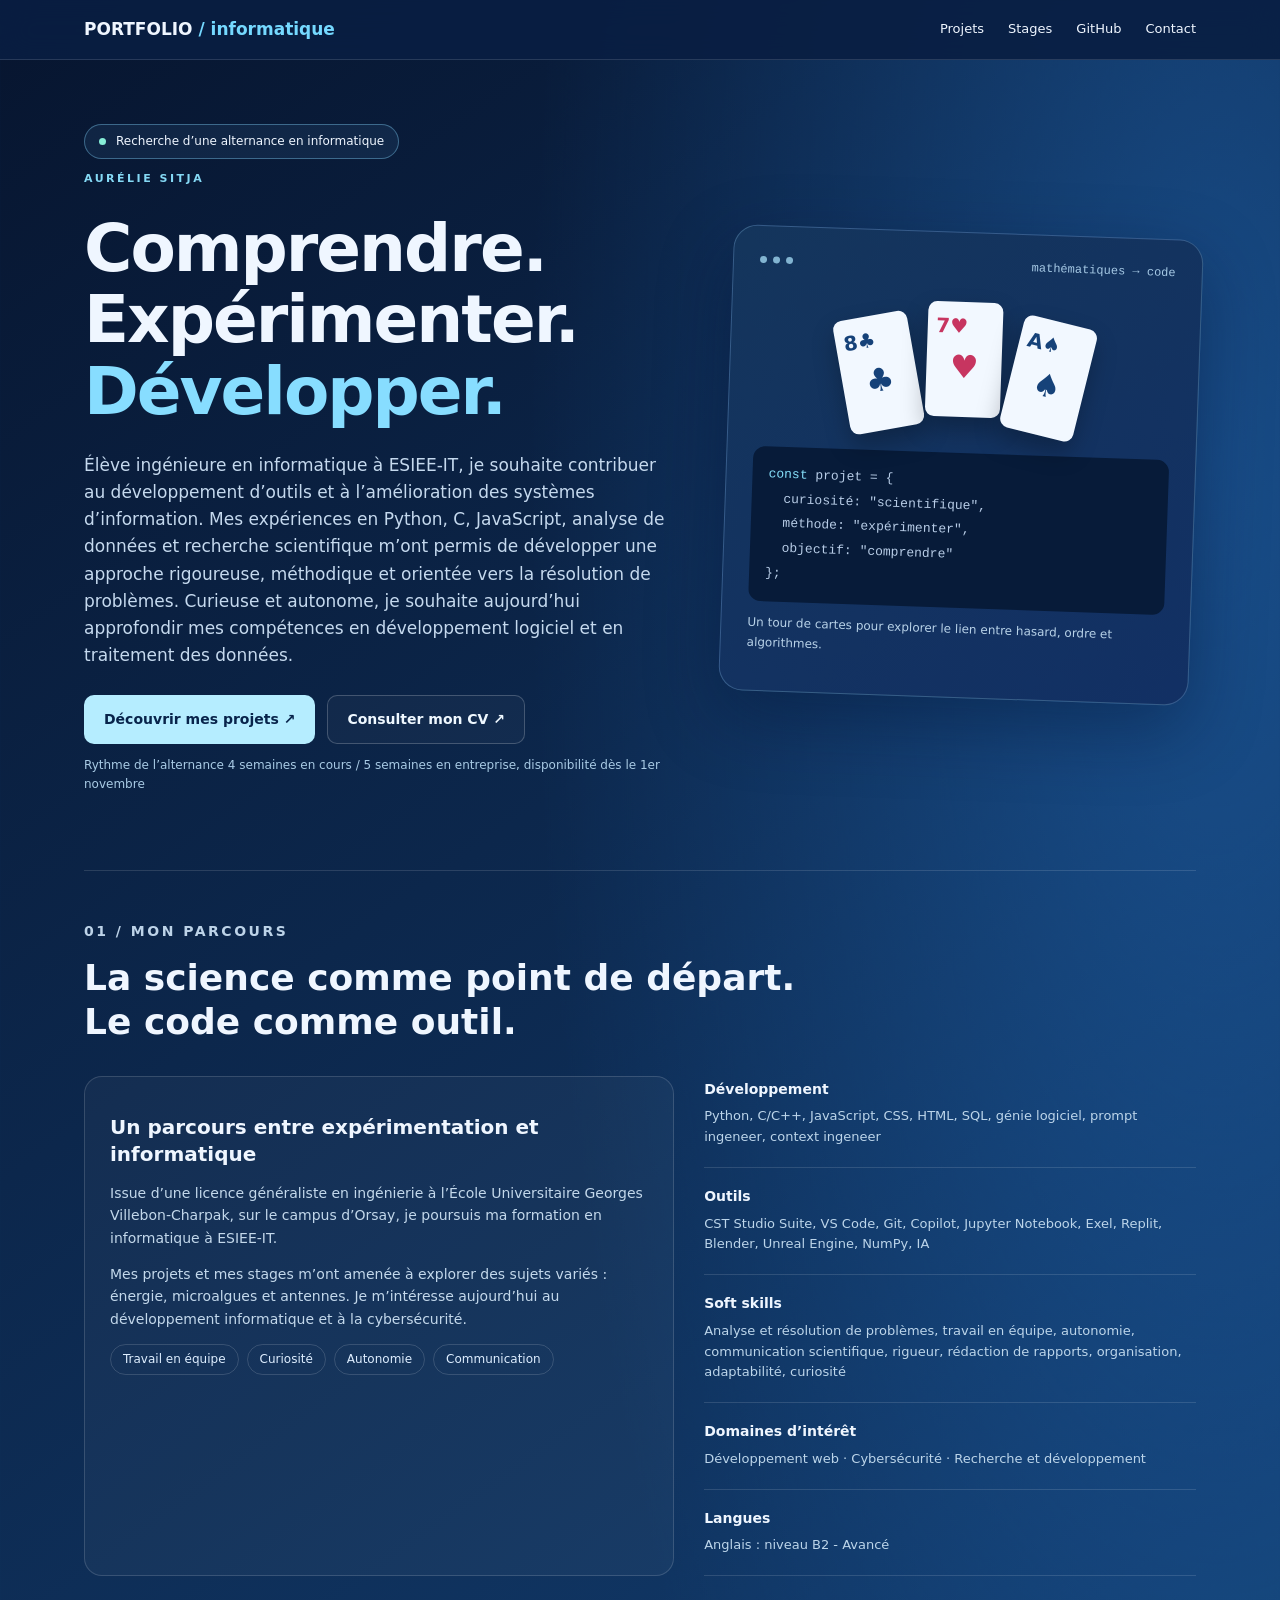
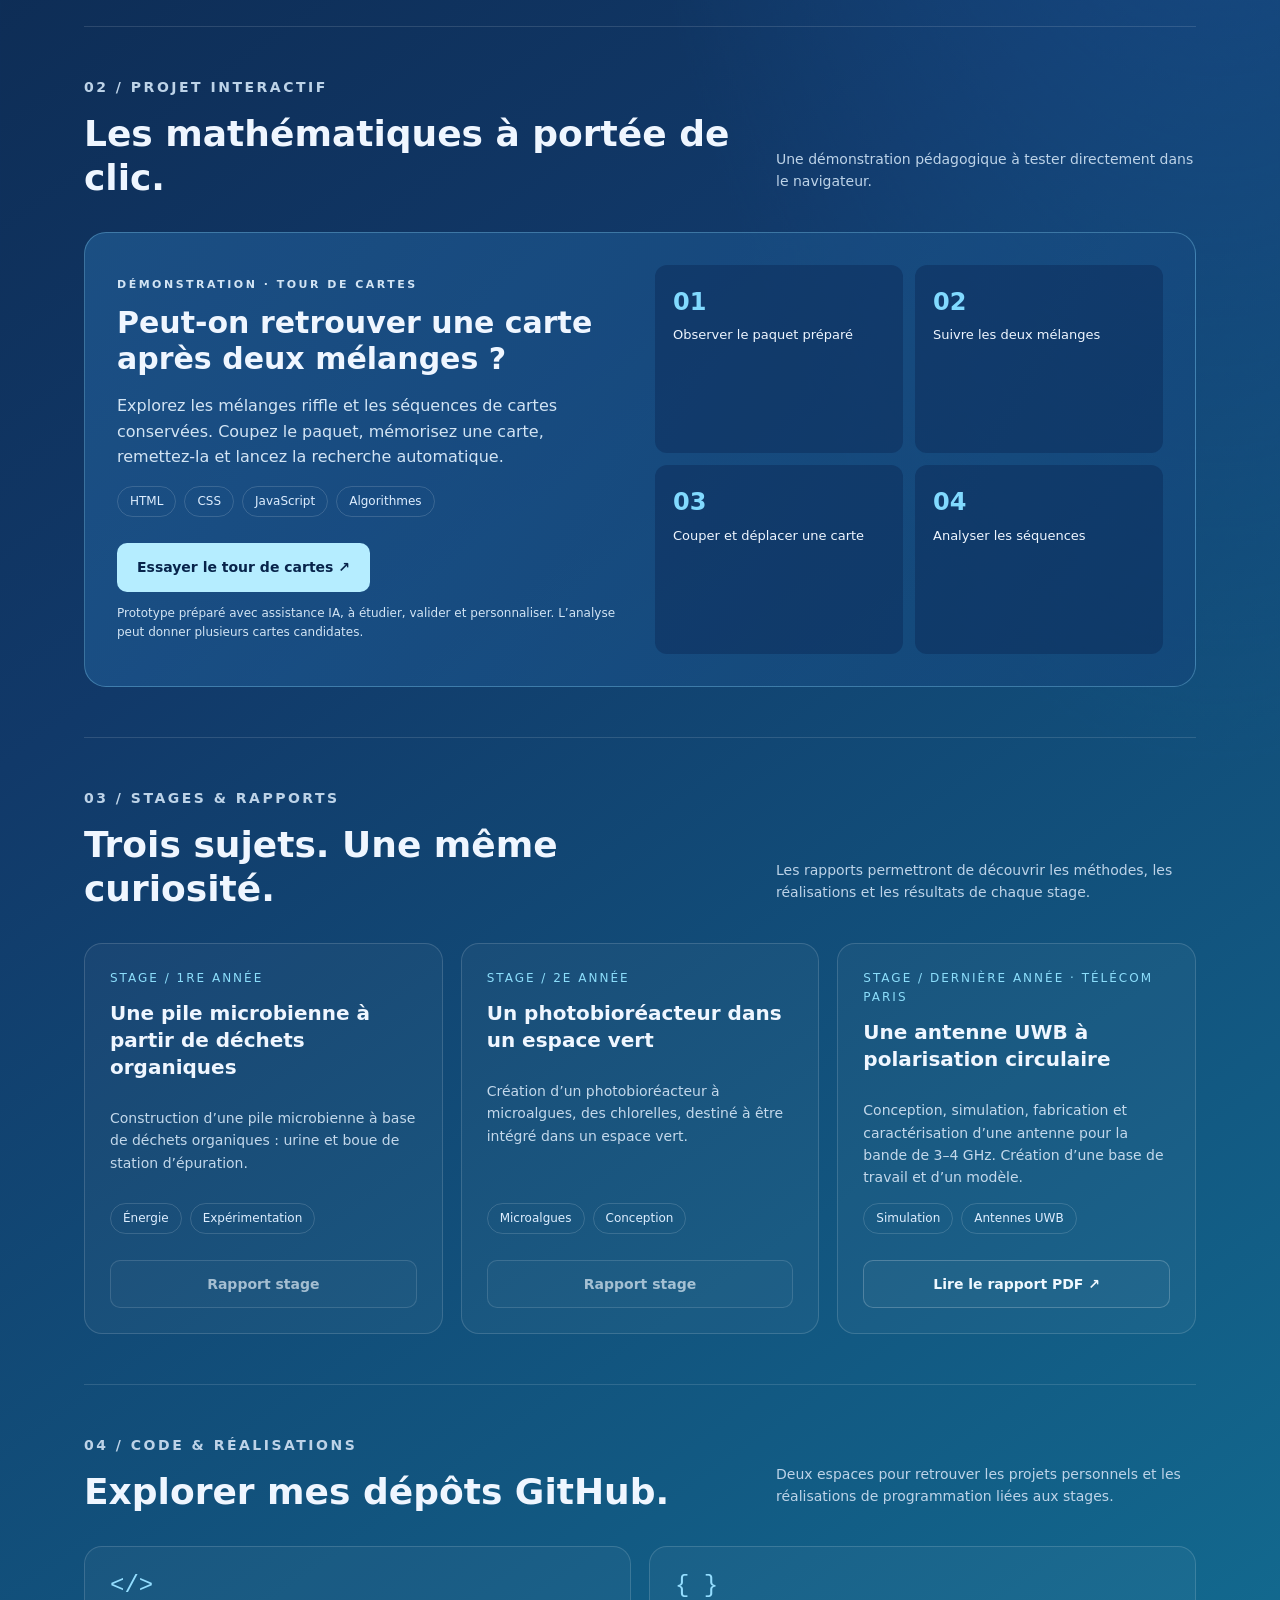
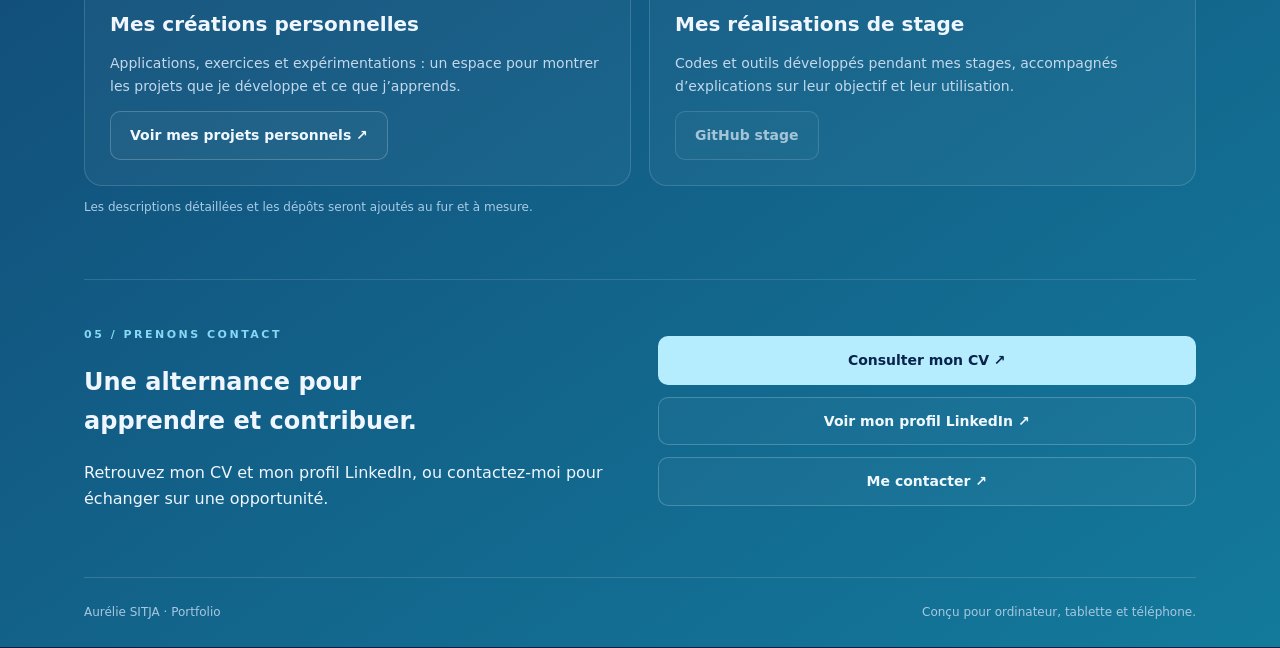
==== index.html @ ec9b3770 "Add files via upload Fichier index du serveur" ====
<!doctype html>
<html lang="fr"><head><meta charset="utf-8"><meta name="viewport" content="width=device-width,initial-scale=1"><title>Portfolio · Informatique & projets scientifiques</title><style>
:root{font-family:Inter,system-ui,sans-serif;color:#eff6ff;background:#081c43;scroll-behavior:smooth}*{box-sizing:border-box}body{margin:0;background:radial-gradient(ellipse at 95% 12%,#2574c777,transparent 40%),linear-gradient(145deg,#07152f,#113969 50%,#137a9c);line-height:1.6}a{color:inherit;text-decoration:none}button{font:inherit;cursor:pointer}nav{position:sticky;top:0;z-index:3;background:#091e42e8;backdrop-filter:blur(15px);border-bottom:1px solid #ffffff20}.nav{max-width:1160px;margin:auto;display:flex;justify-content:space-between;gap:20px;align-items:center;padding:16px 24px}.brand{font-weight:750;font-size:17px}.brand span{color:#75d9ff}.navlinks{display:flex;gap:24px;font-size:13px}.navlinks a:hover{color:#8adfff}main{max-width:1160px;margin:auto;padding:0 24px}section{scroll-margin-top:85px}.hero{display:grid;grid-template-columns:1.25fr 1fr;gap:55px;align-items:center;min-height:620px;padding:64px 0}.eyebrow{color:#85d9f5;text-transform:uppercase;letter-spacing:2.5px;font-size:11px;font-weight:750}.badge{display:inline-flex;gap:10px;align-items:center;font-size:12px;border:1px solid #86d7ff60;border-radius:30px;padding:7px 14px;background:#67b5ef16}.dot{width:7px;height:7px;background:#86edd6;border-radius:50%}h1{font-size:clamp(38px,5.5vw,66px);letter-spacing:-2px;line-height:1.08;margin:25px 0}h1 span{color:#87ddff}.intro{color:#c5d9ee;font-size:17px;max-width:590px}.actions{display:flex;gap:12px;flex-wrap:wrap;margin-top:26px}.btn{display:inline-flex;align-items:center;justify-content:center;padding:12px 19px;border-radius:10px;background:#b5edff;color:#08244b;font-weight:700;border:1px solid transparent;font-size:14px}.btn.secondary{background:#ffffff08;border-color:#ffffff35;color:#eff8ff}.btn:hover{filter:brightness(1.12)}.disabled{opacity:.65;cursor:default}.hero-art{position:relative;background:linear-gradient(145deg,#14355c,#123064);border:1px solid #a0d8ff40;border-radius:24px;padding:26px;box-shadow:0 25px 70px #00103060;transform:rotate(2deg)}.window{display:flex;gap:6px;align-items:center;font:12px monospace;color:#a6c9e5;margin-bottom:25px}.window i{height:7px;width:7px;background:#82b4d1;border-radius:50%}.window span{margin-left:auto}.artcards{display:flex;justify-content:center;gap:10px;padding:20px 0}.playing{background:#f2f8ff;width:75px;height:115px;border-radius:9px;color:#164279;padding:8px;font-size:20px;font-weight:700;box-shadow:0 12px 25px #0004;transform:rotate(-12deg)}.playing:nth-child(2){transform:translateY(-16px);color:#c73560}.playing:nth-child(3){transform:rotate(12deg)}.playing b{display:block;text-align:center;font-size:32px}.code{font:13px/1.9 monospace;background:#071b39;padding:16px;border-radius:12px;color:#b8cde7}.code em{color:#86e0fb;font-style:normal}.art-caption{color:#b8d2e8;font-size:12px}.section-head{display:flex;justify-content:space-between;gap:25px;align-items:end;margin-bottom:25px}.section-head h2{font-size:clamp(26px,3.5vw,36px);line-height:1.2;margin:8px 0}.section-head p{max-width:420px;color:#bdd3e8;font-size:14px}.block{padding:35px 0 50px;border-top:1px solid #ffffff20}.about-grid{display:grid;grid-template-columns:1.2fr 1fr;gap:30px}.card{background:#ffffff09;border:1px solid #ffffff25;border-radius:18px;padding:25px}.card h3{margin:12px 0;font-size:20px;line-height:1.35}.card p{color:#c3d8eb;font-size:14px}.tags{display:flex;gap:8px;flex-wrap:wrap}.tags span{border:1px solid #ffffff25;border-radius:25px;padding:5px 12px;font-size:12px;color:#deeeff}.skills{display:grid;gap:15px}.skill{padding-bottom:14px;border-bottom:1px solid #ffffff20}.skill strong{font-size:14px}.skill p{margin:5px 0;color:#bcd5ea;font-size:13px}.featured{display:grid;grid-template-columns:1fr 1fr;gap:30px;background:linear-gradient(120deg,#23629c99,#14467a99);border:1px solid #93dfff50;border-radius:22px;padding:32px}.featured h3{font-size:30px;line-height:1.2;margin:12px 0}.featured p{color:#d2e4f4}.steps{display:grid;grid-template-columns:1fr 1fr;gap:12px}.step{background:#061d4555;border-radius:12px;padding:18px}.step b{display:block;color:#81daff;font-size:24px}.step span{font-size:13px}.grid3{display:grid;grid-template-columns:repeat(3,1fr);gap:18px}.num{font-size:12px;letter-spacing:2px;color:#8cdefb}.report{display:flex;flex-direction:column}.report .btn{margin-top:auto}.report p{flex:1}.linkcards{display:grid;grid-template-columns:1fr 1fr;gap:18px}.icon{font:24px monospace;color:#94deff}.contact{display:grid;grid-template-columns:1fr 1fr;gap:35px;align-items:center}.contact-links{display:flex;flex-direction:column;gap:12px}.small{font-size:12px;color:#a9cbe5}footer{border-top:1px solid #ffffff25;padding:25px 0;display:flex;justify-content:space-between;gap:15px;color:#a7c8e0;font-size:12px}dialog{width:min(1180px,96vw);height:94vh;padding:0;border:1px solid #6db9f2;border-radius:16px;background:#0c211d;color:white}dialog::backdrop{background:#00122edb}.dialogbar{display:flex;align-items:center;justify-content:space-between;padding:10px 16px;background:#102b50}.dialogbar button{border:1px solid #7db6dc;border-radius:8px;background:#173d65;color:white;padding:8px 14px}iframe{width:100%;height:calc(100% - 64px);border:0}a:focus-visible,button:focus-visible{outline:3px solid #89e1ff;outline-offset:5px}.config-note{padding:12px 16px;background:#09204777;border-radius:10px;font-size:12px;color:#c4dff2}@media(max-width:780px){.hero,.about-grid,.featured,.contact{grid-template-columns:1fr}.hero{gap:35px;padding:40px 0;min-height:auto}.hero-art{transform:none}.grid3{grid-template-columns:1fr}.section-head{display:block}.linkcards{grid-template-columns:1fr}.navlinks{gap:12px;font-size:11px}.nav{padding:14px}.brand{font-size:13px}main{padding:0 18px}.featured{padding:22px}footer{flex-direction:column}.hero-art{max-width:450px;width:100%}}@media(prefers-reduced-motion:reduce){:root{scroll-behavior:auto}}
</style></head><body>
<nav><div class="nav"><a class="brand" href="#accueil">PORTFOLIO<span> / informatique</span></a><div class="navlinks"><a href="#projets">Projets</a><a href="#stages">Stages</a><a href="#code">GitHub</a><a href="#contact">Contact</a></div></div></nav>
<main><section class="hero" id="accueil"><div><span class="badge"><i class="dot"></i>Recherche d’une alternance en informatique</span><p class="eyebrow" id="identity">Aurélie SITJA</p>
<h1>Comprendre.<br>Expérimenter.<br><span>Développer.</span></h1>
<p class="intro">
    Élève ingénieure en informatique à ESIEE-IT, je souhaite contribuer au développement d’outils et à l’amélioration des systèmes d’information. Mes expériences en Python, C, JavaScript, analyse de données et recherche scientifique m’ont permis de développer une approche rigoureuse, méthodique et orientée vers la résolution de problèmes.
Curieuse et autonome, je souhaite aujourd’hui approfondir mes compétences en développement logiciel et en traitement des données.
    </p><div class="actions"><a class="btn" href="#projets">Découvrir mes projets ↗</a><a class="btn secondary" data-link="cv">Mon CV</a></div><p class="small">Rythme de l’alternance 4 semaines en cours / 5 semaines en entreprise, disponibilité dès le 1er novembre</p></div><div class="hero-art" aria-hidden="true"><div class="window"><i></i><i></i><i></i><span>mathématiques → code</span></div><div class="artcards"><div class="playing">8♣<b>♣</b></div><div class="playing">7♥<b>♥</b></div><div class="playing">A♠<b>♠</b></div></div><div class="code"><em>const</em> projet = {<br>&nbsp; curiosité: "scientifique",<br>&nbsp; méthode: "expérimenter",<br>&nbsp; objectif: "comprendre"<br>};</div><p class="art-caption">Un tour de cartes pour explorer le lien entre hasard, ordre et algorithmes.</p></div></section>
<section class="block" id="profil"><div class="section-head"><div><p class="eyebrow">01 / Mon parcours</p><h2>La science comme point de départ.<br>Le code comme outil.</h2></div></div><div class="about-grid"><div class="card"><h3>Un parcours entre expérimentation et informatique</h3><p>Issue d’une licence généraliste en ingénierie à l’École Universitaire Georges Villebon-Charpak, sur le campus d’Orsay, je poursuis ma formation en informatique à ESIEE-IT.</p><p>Mes projets et mes stages m’ont amenée à explorer des sujets variés : énergie, microalgues et antennes. Je m’intéresse aujourd’hui au développement informatique et à la cybersécurité.</p><div class="tags"><span>Travail en équipe</span><span>Curiosité</span><span>Autonomie</span><span>Communication</span></div></div><div class="skills"><div class="skill"><strong>Développement</strong><p> Python, C/C++, JavaScript, CSS, HTML, SQL, génie logiciel, prompt ingeneer, context ingeneer </p></div><div class="skill"><strong>Outils</strong><p>CST Studio Suite, VS Code, Git, Copilot, Jupyter Notebook, Exel, Replit, Blender, Unreal Engine, NumPy, IA</p></div>
<div class="skill"><strong>Soft skills</strong>
<p>Analyse et résolution de problèmes, travail en équipe, autonomie, communication scientifique, rigueur, rédaction de rapports, organisation, adaptabilité, curiosité</p></div>
<div class="skill"><strong>Domaines d’intérêt</strong><p>Développement web · Cybersécurité · Recherche et développement</p></div><div class="skill"><strong>Langues</strong><p>Anglais : niveau B2 - Avancé</p></div></div></div></section>
<section class="block" id="projets"><div class="section-head"><div><p class="eyebrow">02 / Projet interactif</p><h2>Les mathématiques à portée de clic.</h2></div><p>Une démonstration pédagogique à tester directement dans le navigateur.</p></div><div class="featured"><div><p class="eyebrow">DÉMONSTRATION · TOUR DE CARTES</p><h3>Peut-on retrouver une carte<br>après deux mélanges ?</h3><p>Explorez les mélanges riffle et les séquences de cartes conservées. Coupez le paquet, mémorisez une carte, remettez-la et lancez la recherche automatique.</p><div class="tags"><span>HTML</span><span>CSS</span><span>JavaScript</span><span>Algorithmes</span></div><div class="actions"><button class="btn" id="openTour">Essayer le tour de cartes ↗</button></div><p class="small">Prototype préparé avec assistance IA, à étudier, valider et personnaliser. L’analyse peut donner plusieurs cartes candidates.</p></div><div class="steps"><div class="step"><b>01</b><span>Observer le paquet préparé</span></div><div class="step"><b>02</b><span>Suivre les deux mélanges</span></div><div class="step"><b>03</b><span>Couper et déplacer une carte</span></div><div class="step"><b>04</b><span>Analyser les séquences</span></div></div></div></section>
<section class="block" id="stages"><div class="section-head"><div><p class="eyebrow">03 / Stages & rapports</p><h2>Trois sujets. Une même curiosité.</h2></div><p>Les rapports permettront de découvrir les méthodes, les réalisations et les résultats de chaque stage.</p></div><div class="grid3"><article class="card report"><span class="num">STAGE / 1RE ANNÉE</span><h3>Une pile microbienne à partir de déchets organiques</h3><p>Construction d’une pile microbienne à base de déchets organiques : urine et boue de station d’épuration.</p><div class="tags"><span>Énergie</span><span>Expérimentation</span></div><br><a class="btn secondary" data-link="rapport1">Rapport stage</a></article><article class="card report"><span class="num">STAGE / 2E ANNÉE</span><h3>Un photobioréacteur dans un espace vert</h3><p>Création d’un photobioréacteur à microalgues, des chlorelles, destiné à être intégré dans un espace vert.</p><div class="tags"><span>Microalgues</span><span>Conception</span></div><br><a class="btn secondary" data-link="rapport2">Rapport stage</a></article><article class="card report"><span class="num">STAGE / DERNIÈRE ANNÉE · TÉLÉCOM PARIS</span><h3>Une antenne UWB à polarisation circulaire</h3><p>Conception, simulation, fabrication et caractérisation d’une antenne pour la bande de 3–4 GHz. Création d’une base de travail et d’un modèle.</p><div class="tags"><span>Simulation</span><span>Antennes UWB</span></div><br><a class="btn secondary" data-link="rapport3">Rapport Stage</a></article></div></section>
<section class="block" id="code"><div class="section-head"><div><p class="eyebrow">04 / Code & réalisations</p><h2>Explorer mes dépôts GitHub.</h2></div><p>Deux espaces pour retrouver les projets personnels et les réalisations de programmation liées aux stages.</p></div><div class="linkcards"><article class="card"><div class="icon">&lt;/&gt;</div><h3>Mes créations personnelles</h3><p>Applications, exercices et expérimentations : un espace pour montrer les projets que je développe et ce que j’apprends.</p><a class="btn secondary" data-link="githubPerso">GitHub personnel</a></article><article class="card"><div class="icon">{ }</div><h3>Mes réalisations de stage</h3><p>Codes et outils développés pendant mes stages, accompagnés d’explications sur leur objectif et leur utilisation.</p><a class="btn secondary" data-link="githubStages">GitHub stage</a></article></div><p class="small">Les descriptions détaillées et les dépôts seront ajoutés au fur et à mesure.</p></section>
<section class="block contact" id="contact"><div><p class="eyebrow">05 / Prenons contact</p><h2>Une alternance pour<br>apprendre et contribuer.</h2><p>Retrouvez mon CV et mon profil LinkedIn, ou contactez-moi pour échanger sur une opportunité.</p></div><div class="contact-links"><a class="btn" data-link="cv">Consulter mon CV</a><a class="btn secondary" data-link="linkedin">Mon profil LinkedIn</a><a class="btn secondary" data-link="email">Me contacter</a></div></section>
<footer><span id="footerName">Portfolio · Informatique & projets scientifiques</span><span>Conçu pour ordinateur, tablette et téléphone.</span></footer></main>
<dialog id="tourDialog" aria-labelledby="tourTitle"><div class="dialogbar"><strong id="tourTitle">Le tour de cartes</strong><button id="closeTour">Fermer ✕</button></div><iframe id="tourFrame" title="Démonstration interactive du tour de cartes"></iframe></dialog>
<script>
const profil = {
 nom: "Aurélie SITJA", cv: "documents/cv.pdf", githubPerso: "https://github.com/asitja/Perso", githubStages: "",
 rapport1: "", rapport2: "", rapport3: "documents/rapport-stage-3.pdf", linkedin: "https://linkedin.com/in/aur%C3%A9lie-sitja-ba26543a7", email: "asitja@free.fr"
};
const labels={cv:"Consulter mon CV ↗",githubPerso:"Voir mes projets personnels ↗",githubStages:"Voir mes codes de stage ↗",rapport1:"Lire le rapport PDF ↗",rapport2:"Lire le rapport PDF ↗",rapport3:"Lire le rapport PDF ↗",linkedin:"Voir mon profil LinkedIn ↗",email:"Me contacter ↗"};
if(profil.nom){document.getElementById('identity').textContent=profil.nom;document.getElementById('footerName').textContent=profil.nom+' · Portfolio';}
document.querySelectorAll('[data-link]').forEach(a=>{const k=a.dataset.link;if(profil[k]){a.href=k==='email'?'mailto:'+profil[k]:profil[k];a.textContent=labels[k];if(k!=='email'){a.target='_blank';a.rel='noopener noreferrer';}}else{a.classList.add('disabled');a.setAttribute('aria-disabled','true');a.title='Lien à compléter dans la configuration de la page';}});
const tourHTML="<!doctype html>\n<html lang=\"fr\">\n<head>\n<meta charset=\"utf-8\"><meta name=\"viewport\" content=\"width=device-width,initial-scale=1\">\n<title>Le secret des cartes — démonstration<\/title>\n<style>\n:root{font-family:system-ui,sans-serif;color:#eaf3f0;background:#0c211d;font-synthesis:none}*{box-sizing:border-box}body{margin:0}main{max-width:1100px;margin:auto;padding:36px 24px}header{max-width:760px;margin-bottom:30px}.eyebrow{font-size:11px;letter-spacing:2px;color:#c9ac69;font-weight:750}h1{font-size:clamp(32px,5vw,54px);letter-spacing:-2px;margin:12px 0}h1 span{display:block;font-size:20px;font-weight:400;letter-spacing:0;margin-top:12px;color:#c5d5cf}p{line-height:1.65}nav{display:flex;gap:8px;flex-wrap:wrap;margin:20px 0}nav span{padding:9px 12px;border-radius:20px;background:#18352d;color:#b4cbc0;font-size:12px}nav .active{background:#e5c57f;color:#172b23}.panel{background:#143a30;border:1px solid #36564a;border-radius:22px;padding:24px;box-shadow:0 20px 70px #0003}.heading{display:flex;justify-content:space-between;align-items:center;gap:16px}h2{margin:8px 0;font-size:25px}button{font:inherit;cursor:pointer;border:0;border-radius:9px;padding:12px 18px;background:#e5c57f;color:#172b23;font-weight:650}button:disabled{opacity:.45;cursor:default}.secondary{background:#244a3e;color:#edf4ee;border:1px solid #5c7b6c}button:focus-visible,input:focus-visible{outline:3px solid #93d7ff;outline-offset:4px}#controls{display:flex;gap:12px;align-items:center;flex-wrap:wrap;margin:20px 0}input[type=range]{width:min(300px,65vw);accent-color:#e5c57f}.table-label{display:flex;flex-direction:column;gap:5px;margin:22px 0 15px}.table-label span{font-size:12px;color:#bcd1c6}.deck{display:grid;grid-template-columns:repeat(8,minmax(0,1fr));gap:12px}.card{height:125px;min-width:0;background:#faf9f2;color:#202b28;border-radius:9px;position:relative;box-shadow:0 5px 8px #0003;border:3px solid transparent;transition:transform .35s,opacity .35s;user-select:none}.card.red{color:#b62f42}.corner{position:absolute;top:6px;left:7px;font-size:17px;font-weight:700;line-height:1}.corner.bottom{top:auto;left:auto;right:7px;bottom:6px;transform:rotate(180deg)}.suit{position:absolute;inset:0;display:grid;place-items:center;font-size:43px}.rank{position:absolute;bottom:5px;left:5px;font-size:9px;color:#68756a}.card.top{border-color:#e5c57f}.card.marked{border-color:#35bcec;transform:translateY(-6px)}.strip{display:flex;gap:5px;flex-wrap:wrap;min-height:48px}.mini{background:#faf9f2;color:#203129;padding:9px 7px;border-radius:5px;font-weight:700;font-size:13px}.mini.red{color:#b62f42}.mini.enter{animation:arrive .35s ease-out}.halves{display:grid;grid-template-columns:1fr 1fr;gap:25px}h3{font-size:14px;color:#cfdfd6}#shuffle{padding:8px 0 20px;border-bottom:1px solid #4a685b}.slot{height:40px;padding:8px;border:1px dashed #cbb577;background:#284f40;color:#ffe5ac;font-size:12px;width:100%}.insert-cell{display:flex;flex-direction:column;gap:8px}.status{color:#ffe2a3;min-height:24px}.explain{background:#e9eee6;color:#233b30;padding:26px;border-radius:20px;margin-top:24px}.example{display:grid;gap:15px;background:#fff;padding:18px;border-radius:10px}.example small{display:block;color:#566d5d;margin-bottom:6px}code{font-size:clamp(12px,2.4vw,19px)}code b{color:#235bae}code em{color:#b63b74;font-weight:700;font-style:normal}.note{border-left:3px solid #a17c31;padding-left:16px;font-size:14px}footer{font-size:12px;color:#a9c1b3;margin:24px 0}#held{display:flex;align-items:center;gap:18px}#held .card{width:85px;flex-shrink:0}label{display:flex;gap:8px;align-items:center}.sequence{border-top-width:8px}@keyframes arrive{from{transform:translateY(-25px);opacity:0}to{transform:none;opacity:1}}@media(max-width:650px){main{padding:24px 12px}.panel{padding:16px}.deck{grid-template-columns:repeat(4,minmax(0,1fr));gap:9px}.card{height:105px}.halves{gap:12px}.heading{align-items:flex-start}.heading button{font-size:12px;padding:10px}h2{font-size:21px}}@media(prefers-reduced-motion:reduce){*{animation:none!important;transition:none!important}}\n\n<\/style>\n<\/head>\n<body>\n<main>\n<header><p class=\"eyebrow\">ATELIER INTERACTIF · 32 CARTES<\/p><h1>Le secret des cartes<span>Comprendre le tour, un geste à la fois.<\/span><\/h1><p>Deux mélanges qui semblent désordonner le jeu… mais conservent des traces de son ordre initial.<\/p><\/header>\n<nav id=\"steps\" aria-label=\"Étapes du tour\"><\/nav>\n<section class=\"panel\">\n<div class=\"heading\"><div><p class=\"eyebrow\" id=\"stage\"><\/p><h2 id=\"title\"><\/h2><\/div><button id=\"reset\" class=\"secondary\">Recommencer<\/button><\/div>\n<p id=\"instruction\" aria-live=\"polite\"><\/p>\n<div id=\"controls\"><\/div>\n<div id=\"shuffle\" hidden><div class=\"halves\"><div><h3>Moitié A<\/h3><div id=\"left\" class=\"strip\"><\/div><\/div><div><h3>Moitié B<\/h3><div id=\"right\" class=\"strip\"><\/div><\/div><\/div><h3>Paquet reconstruit, carte par carte<\/h3><div id=\"merged\" class=\"strip\"><\/div><\/div>\n<div id=\"held\"><\/div>\n<div class=\"table-label\"><strong id=\"deckLabel\">Le paquet<\/strong><span>Lecture de gauche à droite, puis ligne suivante. La première carte est le dessus.<\/span><\/div>\n<div id=\"deck\" class=\"deck\"><\/div>\n<p id=\"status\" class=\"status\" aria-live=\"polite\"><\/p>\n<\/section>\n<section class=\"explain\"><h2>Que faut-il observer ?<\/h2><p>Un <strong>riffle<\/strong> entrelace deux moitiés, mais ne change pas l’ordre à l’intérieur de chaque moitié. Ce n’est donc pas un mélange totalement libre.<\/p><div class=\"example\"><div><small>Ordre préparé<\/small><code>0 1 2 3 4 5 6 7 8 9<\/code><\/div><div><small>Après un riffle<\/small><code><b>0 1<\/b> <em>5<\/em> <b>2<\/b> <em>6<\/em> <b>3<\/b> <em>7 8 9<\/em> <b>4<\/b><\/code><\/div><\/div><p>Les cartes <b>0, 1, 2, 3, 4<\/b> restent dans cet ordre ; les cartes <b>5, 6, 7, 8, 9<\/b> aussi, même si elles sont séparées. Ce sont les deux séquences.<\/p><p>Deux riffles produisent au maximum quatre séquences dans la lecture linéaire du paquet. Déplacer une carte peut créer une rupture supplémentaire. Une coupe fait tourner le paquet : on doit alors raisonner sur un cercle.<\/p><p class=\"note\">La recherche annule chaque déplacement possible et teste toutes les coupes pour retrouver au maximum quatre séquences. Elle analyse uniquement le paquet final, sans consulter la carte mémorisée. Ce critère est conservateur : il ne vérifie pas les tailles exactes des moitiés des mélanges (12 à 20 cartes), ce qui peut laisser des candidats supplémentaires. Une réponse unique identifie la carte ; sinon, les possibilités sont affichées. Le bouton de vérification utilise séparément la carte mémorisée.<\/p><\/section>\n<footer>HTML pour la structure · CSS pour les cartes et les mouvements · JavaScript pour les règles. Fonctionne hors ligne, sans dépendance.<\/footer>\n<\/main><script>\n// Chaque entier désigne le rang d'une carte dans le paquet initial.\n// 0 = 8 trèfle, 7 = as trèfle, 8 = 8 cœur, etc.\nconst suits = ['♣','♥','♠','♦'];\nconst values = ['8','7','6','5','4','3','2','A'];\nconst colors = ['#427bdb','#be4b85','#3e9d73','#b98229','#8059c0','#258d99','#c15a35','#737e38'];\nconst labels = ['Préparer','Riffle 1','Riffle 2','Couper','Mémoriser','Réinsérer','Couper encore','Observer'];\nlet deck, step, selected, busy=false, generation=0;\nconst $ = id => document.getElementById(id);\nfunction name(id){return values[id%8]+suits[Math.floor(id/8)];}\nfunction red(id){return [1,3].includes(Math.floor(id/8));}\nfunction card(id, mini=false){\n const el=document.createElement('div');\n el.className=(mini?'mini':'card')+(red(id)?' red':'');\n el.setAttribute('aria-label',name(id));\n if(mini) el.textContent=name(id);\n else el.innerHTML='<span class=\"corner\">'+name(id)+'<\/span><span class=\"suit\">'+suits[Math.floor(id/8)]+'<\/span><span class=\"corner bottom\">'+name(id)+'<\/span><span class=\"rank\">rang '+id+'<\/span>';\n return el;\n}\nfunction button(text, action, secondary=false){const b=document.createElement('button');b.textContent=text;b.className=secondary?'secondary':'';b.onclick=action;$('controls').append(b);return b;}\nfunction showDeck(){\n $('deck').replaceChildren();\n deck.forEach((id,i)=>{\n  const cell=document.createElement('div');\n  if(step===5){cell.className='insert-cell';const b=document.createElement('button');b.className='slot';b.textContent='↓ Remettre ici';b.setAttribute('aria-label','Remettre avant '+name(id));b.onclick=()=>insert(i);cell.append(b);}\n  const c=card(id);if(i===0)c.classList.add('top');cell.append(c);$('deck').append(cell);\n });\n if(step===5){const b=document.createElement('button');b.className='slot';b.textContent='Remettre à la fin';b.onclick=()=>insert(deck.length);$('deck').append(b);}\n}\nfunction render(){\n $('steps').innerHTML=labels.map((l,i)=>'<span class=\"'+(i===step?'active':'')+'\">'+(i+1)+'. '+l+'<\/span>').join('');\n $('stage').textContent='ÉTAPE '+(step+1)+' / 8';$('title').textContent=labels[step];\n $('controls').replaceChildren();$('held').replaceChildren();$('status').textContent='';$('shuffle').hidden=true;\n const instructions=[\n 'Voici le paquet préparé : 8 à as, trèfles puis cœurs, piques et carreaux. Le petit numéro est son rang de référence.',\n 'Cliquez pour séparer le paquet et voir les cartes des deux moitiés s’entrelacer lentement.',\n 'Un deuxième riffle entrelace de nouveau deux moitiés du paquet obtenu.',\n 'Choisissez une frontière avec le curseur. Les cartes avant cette frontière passent sous le paquet, sans changer leur ordre.',\n 'Le tour du rapport demande de prendre la carte du dessus, encadrée en doré. Vous ne choisissez donc pas une carte quelconque.',\n 'La carte mémorisée est sortie du jeu. Cliquez sur « Remettre ici » à l’endroit choisi, de préférence au milieu du paquet.',\n 'Vous pouvez encore couper : cela fait tourner le paquet, sans mélanger les cartes.',\n 'Observez les séquences et la position réelle de votre carte. Lancez la recherche automatique ; elle peut afficher plusieurs candidats.'\n ];$('instruction').textContent=instructions[step];showDeck();\n if(step===0)button('Commencer le tour',()=>{step++;render();});\n if(step===1||step===2)button('Animer le riffle '+step,shuffle);\n if(step===3||step===6)cutControls();\n if(step===4)button('Prendre et voir la carte du dessus',()=>{selected=deck.shift();step=5;render();});\n if(step===5){$('held').append(card(selected));const p=document.createElement('p');p.textContent='Votre carte : '+name(selected)+'. Choisissez maintenant où la remettre.';$('held').append(p);}\n if(step===7){button('Rechercher automatiquement',searchCard);button('Colorer les séquences',sequences);button('Vérifier ma carte',()=>{[...$('deck').children].forEach((cell,i)=>cell.querySelector('.card').classList.toggle('marked',deck[i]===selected));$('status').textContent='La carte mémorisée est '+name(selected)+' ; position '+(deck.indexOf(selected)+1)+'. C’est une vérification, pas une déduction.';},true);}\n}\nfunction cutControls(){\n const label=document.createElement('label');label.textContent='Couper après ';\n const range=document.createElement('input');range.type='range';range.min=1;range.max=31;range.value=16;range.setAttribute('aria-label','Nombre de cartes déplacées sous le paquet');\n const output=document.createElement('output');label.append(range,output);$('controls').append(label);\n function preview(){output.textContent=range.value+' cartes';[...$('deck').children].forEach((cell,i)=>{cell.querySelector('.card').style.transform=i<Number(range.value)?'translateY(-8px)':'';});$('status').textContent='Frontière entre '+name(deck[range.value-1])+' et '+name(deck[range.value])+'. Les '+range.value+' premières cartes passeront dessous.';}\n range.oninput=preview;preview();\n button('Effectuer la coupe',()=>{const k=Number(range.value);deck=[...deck.slice(k),...deck.slice(0,k)];step++;render();});\n button('Continuer sans couper',()=>{step++;render();},true);\n}\nfunction insert(position){deck.splice(position,0,selected);step=6;render();}\nconst wait=ms=>new Promise(resolve=>setTimeout(resolve,ms));\nasync function shuffle(){\n if(busy)return;busy=true;const token=generation;\n [...$('controls').querySelectorAll('button')].forEach(b=>b.disabled=true);\n $('shuffle').hidden=false;\n // Coupe proche du milieu. Le tirage pondéré entrelace sans réordonner.\n const split=12+Math.floor(Math.random()*9);\n const a=deck.slice(0,split),b=deck.slice(split),result=[];\n $('left').replaceChildren(...a.map(x=>card(x,true)));$('right').replaceChildren(...b.map(x=>card(x,true)));$('merged').replaceChildren();\n $('status').textContent='Regardez : seule la prochaine carte de chaque moitié peut être ajoutée.';\n while(a.length||b.length){\n  await wait(160);if(token!==generation)return;\n  const fromA=!b.length||(a.length&&Math.random()<a.length/(a.length+b.length));\n  const source=fromA?a:b,id=source.shift();result.push(id);\n  $(fromA?'left':'right').firstElementChild.remove();\n  const c=card(id,true);c.classList.add('enter');$('merged').append(c);\n }\n deck=result;showDeck();busy=false;\n $('status').textContent='Mélange terminé. L’ordre interne de chaque moitié a été conservé.';\n $('controls').replaceChildren();button('Continuer',()=>{step++;render();});\n}\nfunction sequences(){\n // Définition linéaire : les rangs consécutifs restent une même\n // séquence tant que leurs positions dans le paquet augmentent.\n const pos=[];deck.forEach((id,i)=>pos[id]=i);\n const groups=[];let group=0;groups[0]=0;\n for(let id=1;id<32;id++){if(pos[id]<pos[id-1])group++;groups[id]=group;}\n [...$('deck').children].forEach((cell,i)=>{const c=cell.querySelector('.card');c.classList.add('sequence');c.style.borderTopColor=colors[groups[deck[i]]%colors.length];});\n $('status').textContent=(group+1)+' séquences dans cette lecture linéaire. Les cartes d’une même séquence ont la même couleur. Après une coupe, cette lecture peut scinder une séquence circulaire : ce nombre ne suffit pas à retrouver la carte.';\n}\n// Recherche indépendante : uniquement le paquet final, jamais selected.\n// Critère conservateur : annuler un déplacement puis tester toutes les coupes.\nfunction risingCount(order){\n const pos=[];order.forEach((id,i)=>pos[id]=i);\n let count=1;\n for(let id=1;id<order.length;id++)if(pos[id]<pos[id-1])count++;\n return count;\n}\nfunction compatibleWithTwoRiffles(order){\n for(let cut=0;cut<order.length;cut++){\n  const rotated=order.slice(cut).concat(order.slice(0,cut));\n  if(risingCount(rotated)<=4)return true;\n }\n return false;\n}\nfunction findCandidates(finalDeck){\n const result=[];\n for(const candidate of finalDeck){\n  const rest=finalDeck.filter(id=>id!==candidate);\n  for(let gap=0;gap<rest.length;gap++){\n   const restored=rest.slice();restored.splice(gap,0,candidate);\n   if(compatibleWithTwoRiffles(restored)){result.push(candidate);break;}\n  }\n }\n return result;\n}\nfunction searchCard(){\n const candidates=findCandidates(deck.slice());\n [...$('deck').children].forEach((cell,i)=>cell.querySelector('.card').classList.toggle('marked',candidates.includes(deck[i])));\n if(candidates.length===1)$('status').textContent='Carte retrouvée : '+name(candidates[0])+'. Une seule carte explique le déplacement selon le critère des séquences.';\n else if(candidates.length)$('status').textContent='Résultat ambigu : '+candidates.length+' cartes possibles — '+candidates.map(name).join(', ')+'. Elles sont encadrées en bleu. Le critère des séquences ne permet pas de choisir une seule carte.';\n else $('status').textContent='Aucune carte compatible avec les règles analysées.';\n}\n\nfunction reset(){generation++;busy=false;deck=Array.from({length:32},(_,i)=>i);step=0;selected=null;render();}\n $('reset').onclick=reset;reset();\n\n<\/script>\n<\/body><\/html>\n";
const dialog=document.getElementById('tourDialog'),frame=document.getElementById('tourFrame');
document.getElementById('openTour').onclick=()=>{if(!frame.srcdoc)frame.srcdoc=tourHTML;dialog.showModal();};
document.getElementById('closeTour').onclick=()=>dialog.close();
dialog.addEventListener('click',e=>{if(e.target===dialog)dialog.close();});
</script></body></html>
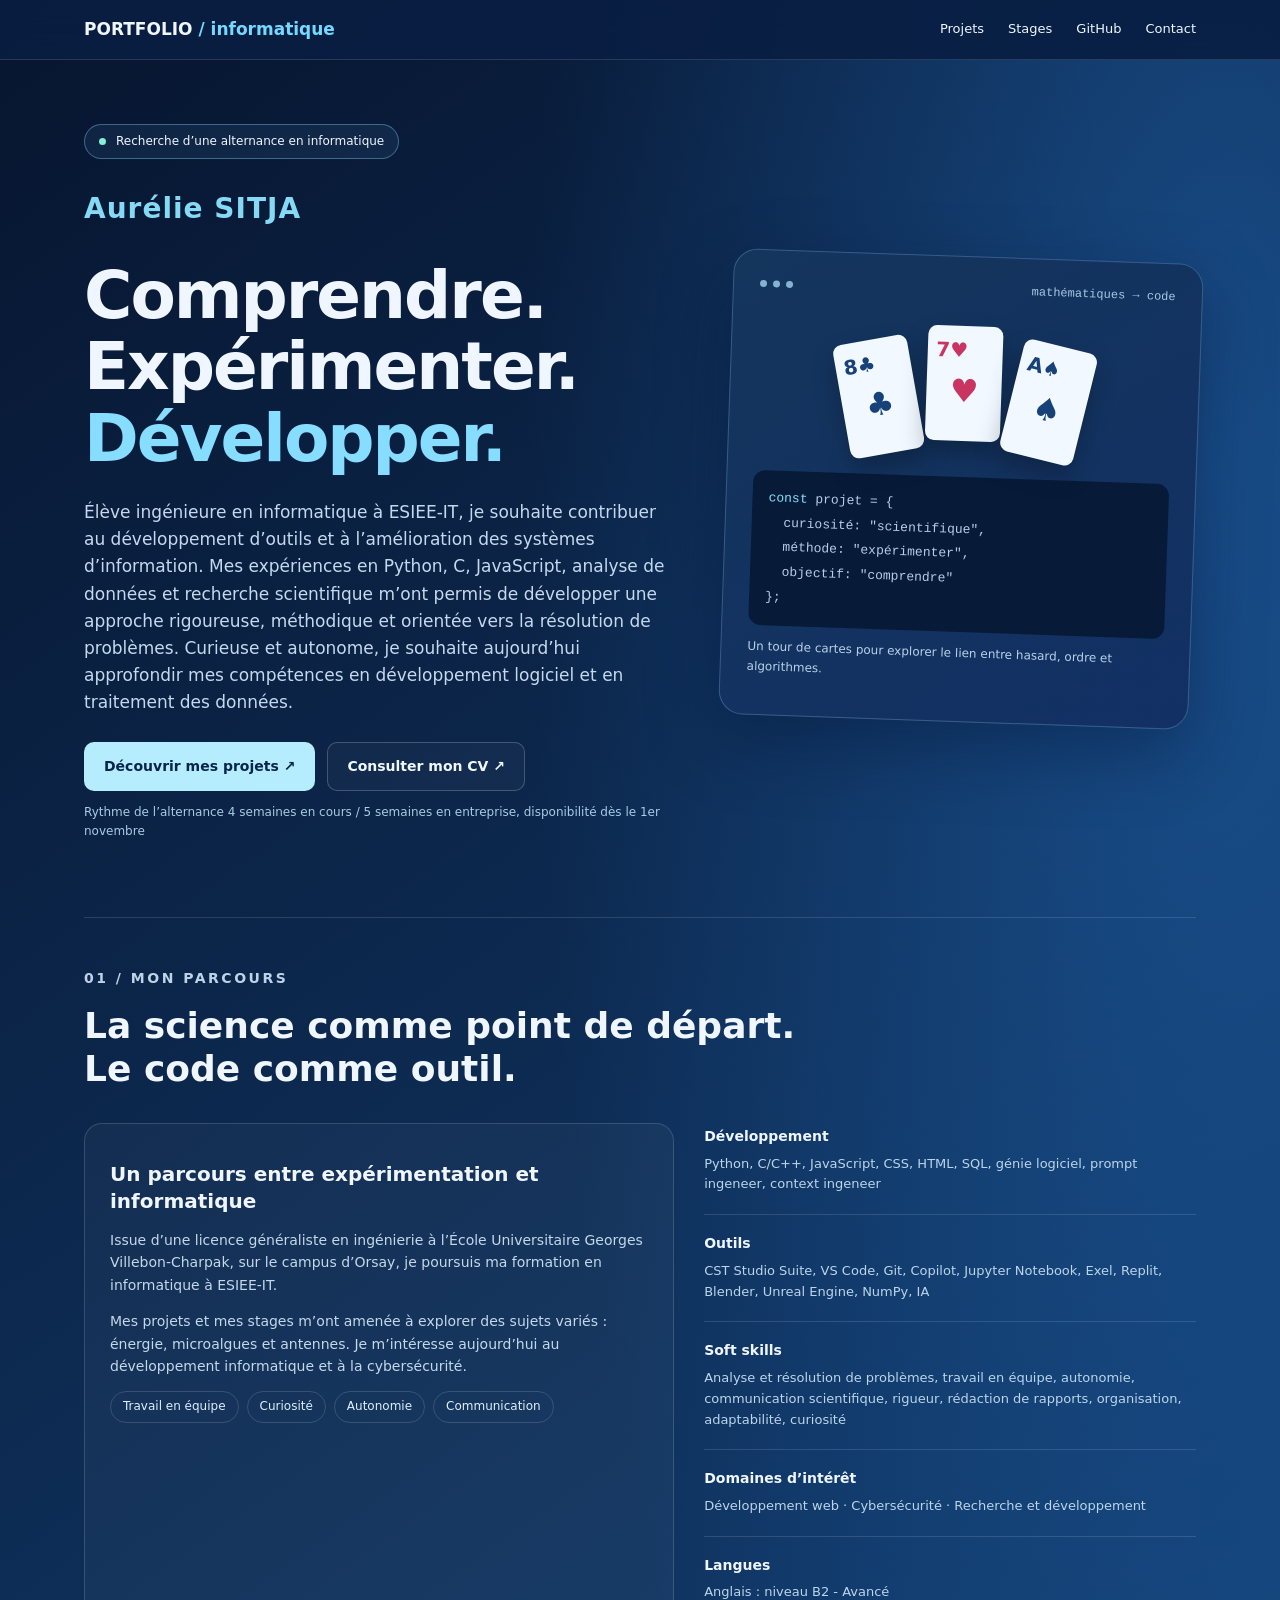
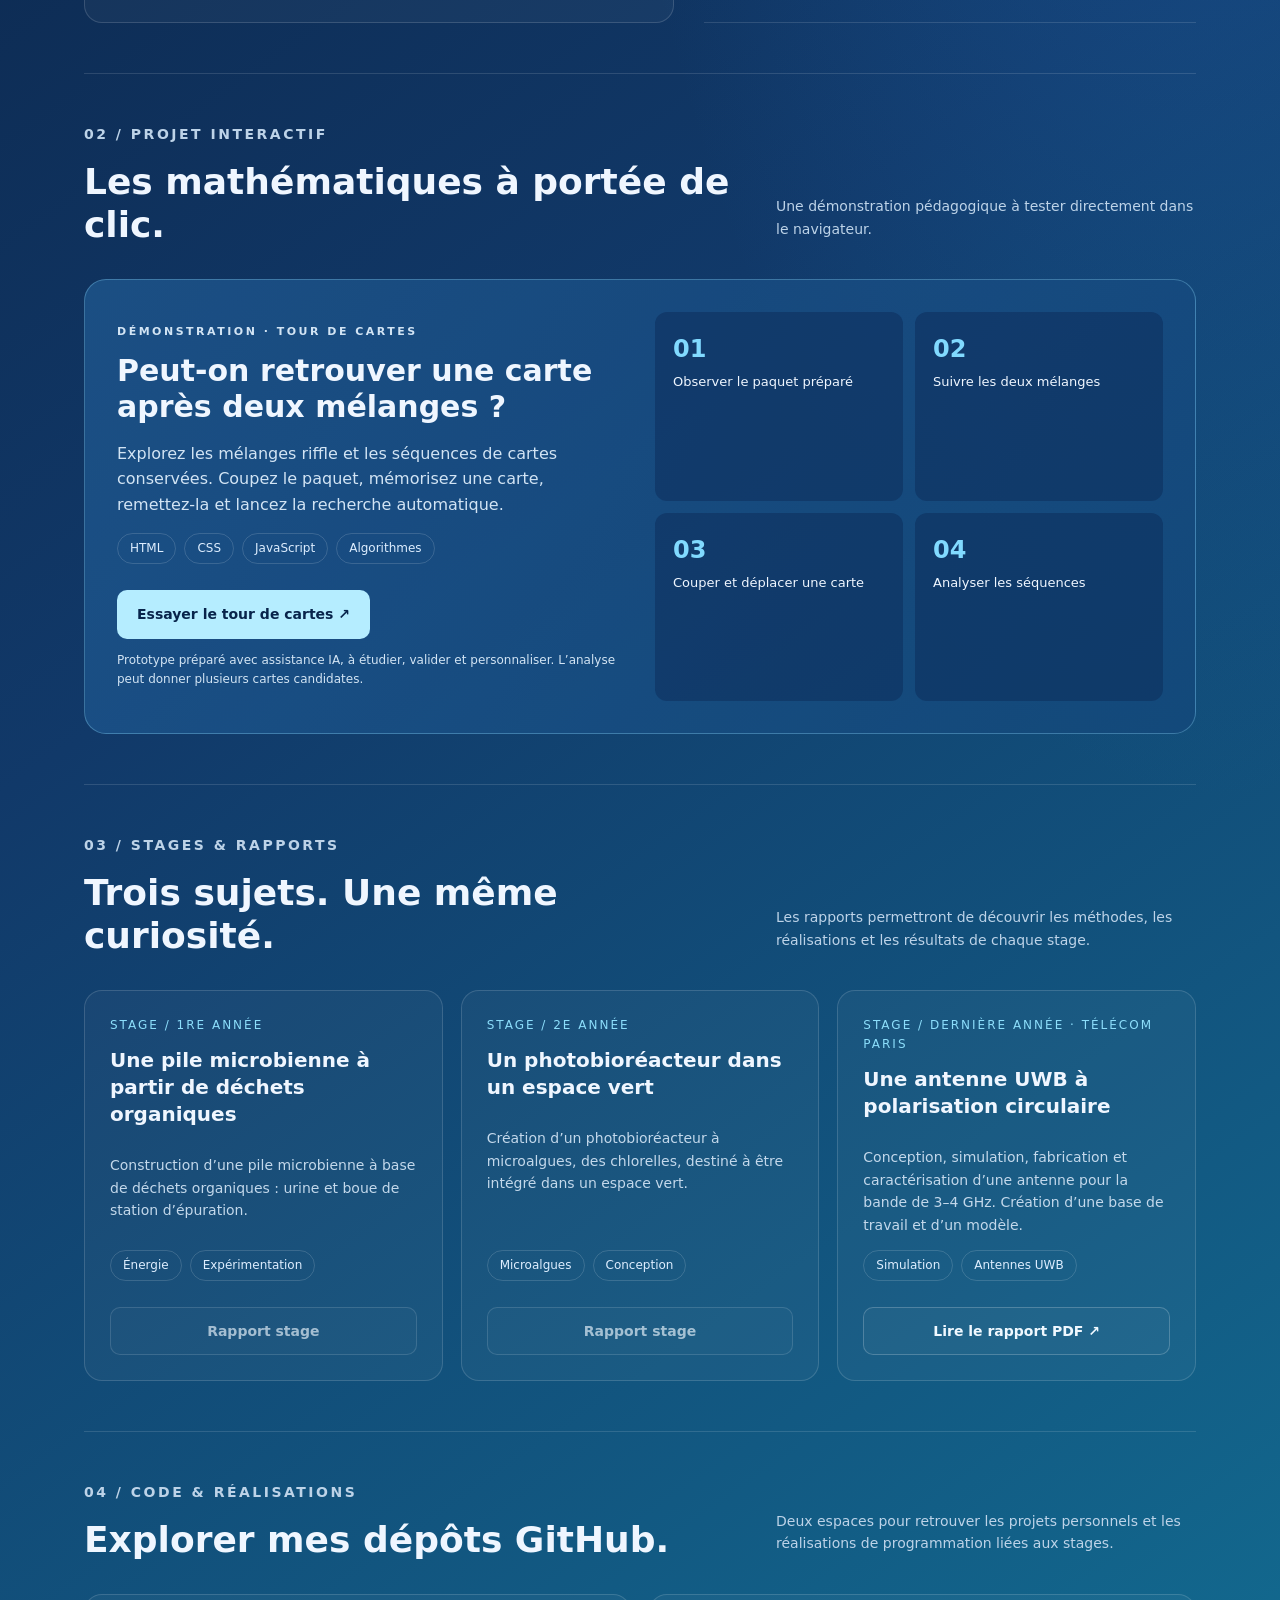
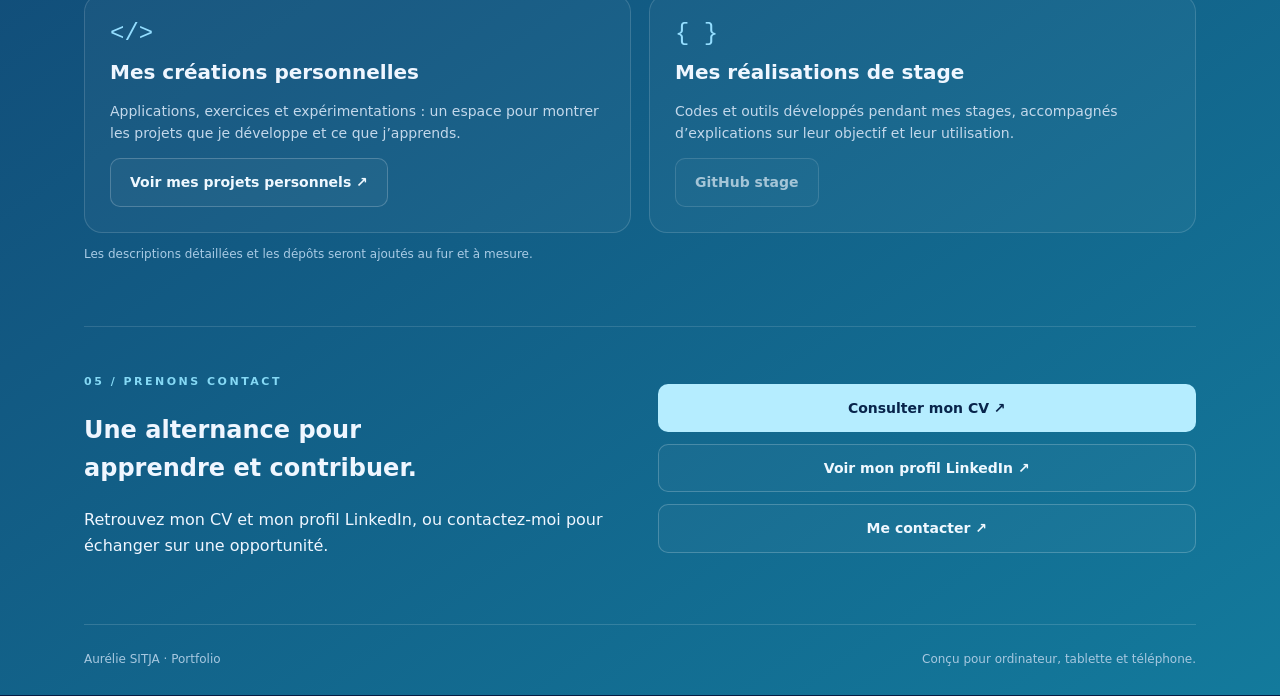
==== commit 00ac41c5: "Add identity styling to the hero section Added identity styling to enhance the appearance of the nam" ====
--- a/index.html
+++ b/index.html
@@ -1,6 +1,12 @@
 <!doctype html>
 <html lang="fr"><head><meta charset="utf-8"><meta name="viewport" content="width=device-width,initial-scale=1"><title>Portfolio · Informatique & projets scientifiques</title><style>
 :root{font-family:Inter,system-ui,sans-serif;color:#eff6ff;background:#081c43;scroll-behavior:smooth}*{box-sizing:border-box}body{margin:0;background:radial-gradient(ellipse at 95% 12%,#2574c777,transparent 40%),linear-gradient(145deg,#07152f,#113969 50%,#137a9c);line-height:1.6}a{color:inherit;text-decoration:none}button{font:inherit;cursor:pointer}nav{position:sticky;top:0;z-index:3;background:#091e42e8;backdrop-filter:blur(15px);border-bottom:1px solid #ffffff20}.nav{max-width:1160px;margin:auto;display:flex;justify-content:space-between;gap:20px;align-items:center;padding:16px 24px}.brand{font-weight:750;font-size:17px}.brand span{color:#75d9ff}.navlinks{display:flex;gap:24px;font-size:13px}.navlinks a:hover{color:#8adfff}main{max-width:1160px;margin:auto;padding:0 24px}section{scroll-margin-top:85px}.hero{display:grid;grid-template-columns:1.25fr 1fr;gap:55px;align-items:center;min-height:620px;padding:64px 0}.eyebrow{color:#85d9f5;text-transform:uppercase;letter-spacing:2.5px;font-size:11px;font-weight:750}.badge{display:inline-flex;gap:10px;align-items:center;font-size:12px;border:1px solid #86d7ff60;border-radius:30px;padding:7px 14px;background:#67b5ef16}.dot{width:7px;height:7px;background:#86edd6;border-radius:50%}h1{font-size:clamp(38px,5.5vw,66px);letter-spacing:-2px;line-height:1.08;margin:25px 0}h1 span{color:#87ddff}.intro{color:#c5d9ee;font-size:17px;max-width:590px}.actions{display:flex;gap:12px;flex-wrap:wrap;margin-top:26px}.btn{display:inline-flex;align-items:center;justify-content:center;padding:12px 19px;border-radius:10px;background:#b5edff;color:#08244b;font-weight:700;border:1px solid transparent;font-size:14px}.btn.secondary{background:#ffffff08;border-color:#ffffff35;color:#eff8ff}.btn:hover{filter:brightness(1.12)}.disabled{opacity:.65;cursor:default}.hero-art{position:relative;background:linear-gradient(145deg,#14355c,#123064);border:1px solid #a0d8ff40;border-radius:24px;padding:26px;box-shadow:0 25px 70px #00103060;transform:rotate(2deg)}.window{display:flex;gap:6px;align-items:center;font:12px monospace;color:#a6c9e5;margin-bottom:25px}.window i{height:7px;width:7px;background:#82b4d1;border-radius:50%}.window span{margin-left:auto}.artcards{display:flex;justify-content:center;gap:10px;padding:20px 0}.playing{background:#f2f8ff;width:75px;height:115px;border-radius:9px;color:#164279;padding:8px;font-size:20px;font-weight:700;box-shadow:0 12px 25px #0004;transform:rotate(-12deg)}.playing:nth-child(2){transform:translateY(-16px);color:#c73560}.playing:nth-child(3){transform:rotate(12deg)}.playing b{display:block;text-align:center;font-size:32px}.code{font:13px/1.9 monospace;background:#071b39;padding:16px;border-radius:12px;color:#b8cde7}.code em{color:#86e0fb;font-style:normal}.art-caption{color:#b8d2e8;font-size:12px}.section-head{display:flex;justify-content:space-between;gap:25px;align-items:end;margin-bottom:25px}.section-head h2{font-size:clamp(26px,3.5vw,36px);line-height:1.2;margin:8px 0}.section-head p{max-width:420px;color:#bdd3e8;font-size:14px}.block{padding:35px 0 50px;border-top:1px solid #ffffff20}.about-grid{display:grid;grid-template-columns:1.2fr 1fr;gap:30px}.card{background:#ffffff09;border:1px solid #ffffff25;border-radius:18px;padding:25px}.card h3{margin:12px 0;font-size:20px;line-height:1.35}.card p{color:#c3d8eb;font-size:14px}.tags{display:flex;gap:8px;flex-wrap:wrap}.tags span{border:1px solid #ffffff25;border-radius:25px;padding:5px 12px;font-size:12px;color:#deeeff}.skills{display:grid;gap:15px}.skill{padding-bottom:14px;border-bottom:1px solid #ffffff20}.skill strong{font-size:14px}.skill p{margin:5px 0;color:#bcd5ea;font-size:13px}.featured{display:grid;grid-template-columns:1fr 1fr;gap:30px;background:linear-gradient(120deg,#23629c99,#14467a99);border:1px solid #93dfff50;border-radius:22px;padding:32px}.featured h3{font-size:30px;line-height:1.2;margin:12px 0}.featured p{color:#d2e4f4}.steps{display:grid;grid-template-columns:1fr 1fr;gap:12px}.step{background:#061d4555;border-radius:12px;padding:18px}.step b{display:block;color:#81daff;font-size:24px}.step span{font-size:13px}.grid3{display:grid;grid-template-columns:repeat(3,1fr);gap:18px}.num{font-size:12px;letter-spacing:2px;color:#8cdefb}.report{display:flex;flex-direction:column}.report .btn{margin-top:auto}.report p{flex:1}.linkcards{display:grid;grid-template-columns:1fr 1fr;gap:18px}.icon{font:24px monospace;color:#94deff}.contact{display:grid;grid-template-columns:1fr 1fr;gap:35px;align-items:center}.contact-links{display:flex;flex-direction:column;gap:12px}.small{font-size:12px;color:#a9cbe5}footer{border-top:1px solid #ffffff25;padding:25px 0;display:flex;justify-content:space-between;gap:15px;color:#a7c8e0;font-size:12px}dialog{width:min(1180px,96vw);height:94vh;padding:0;border:1px solid #6db9f2;border-radius:16px;background:#0c211d;color:white}dialog::backdrop{background:#00122edb}.dialogbar{display:flex;align-items:center;justify-content:space-between;padding:10px 16px;background:#102b50}.dialogbar button{border:1px solid #7db6dc;border-radius:8px;background:#173d65;color:white;padding:8px 14px}iframe{width:100%;height:calc(100% - 64px);border:0}a:focus-visible,button:focus-visible{outline:3px solid #89e1ff;outline-offset:5px}.config-note{padding:12px 16px;background:#09204777;border-radius:10px;font-size:12px;color:#c4dff2}@media(max-width:780px){.hero,.about-grid,.featured,.contact{grid-template-columns:1fr}.hero{gap:35px;padding:40px 0;min-height:auto}.hero-art{transform:none}.grid3{grid-template-columns:1fr}.section-head{display:block}.linkcards{grid-template-columns:1fr}.navlinks{gap:12px;font-size:11px}.nav{padding:14px}.brand{font-size:13px}main{padding:0 18px}.featured{padding:22px}footer{flex-direction:column}.hero-art{max-width:450px;width:100%}}@media(prefers-reduced-motion:reduce){:root{scroll-behavior:auto}}
+#identity {
+  font-size: 28px;
+  font-weight: 700;
+  letter-spacing: 1px;
+  text-transform: none;
+}
 </style></head><body>
 <nav><div class="nav"><a class="brand" href="#accueil">PORTFOLIO<span> / informatique</span></a><div class="navlinks"><a href="#projets">Projets</a><a href="#stages">Stages</a><a href="#code">GitHub</a><a href="#contact">Contact</a></div></div></nav>
 <main><section class="hero" id="accueil"><div><span class="badge"><i class="dot"></i>Recherche d’une alternance en informatique</span><p class="eyebrow" id="identity">Aurélie SITJA</p>
@@ -21,8 +27,8 @@
 <dialog id="tourDialog" aria-labelledby="tourTitle"><div class="dialogbar"><strong id="tourTitle">Le tour de cartes</strong><button id="closeTour">Fermer ✕</button></div><iframe id="tourFrame" title="Démonstration interactive du tour de cartes"></iframe></dialog>
 <script>
 const profil = {
- nom: "Aurélie SITJA", cv: "documents/cv.pdf", githubPerso: "https://github.com/asitja/Perso", githubStages: "",
- rapport1: "", rapport2: "", rapport3: "documents/rapport-stage-3.pdf", linkedin: "https://linkedin.com/in/aur%C3%A9lie-sitja-ba26543a7", email: "asitja@free.fr"
+ nom: "Aurélie SITJA", cv: "https://drive.google.com/file/d/13ylbXoNkAmYjeAxes7RDOfkK6wEDdoOy/view?usp=drivesdk", githubPerso: "https://github.com/asitja/Perso", githubStages: "",
+ rapport1: "", rapport2: "", rapport3: "https://drive.google.com/file/d/1h7RQQ08qfOHf-dVKfCZjWIlzxImsYj2I/view?usp=drivesdk", linkedin: "https://linkedin.com/in/aur%C3%A9lie-sitja-ba26543a7", email: "asitja@free.fr"
 };
 const labels={cv:"Consulter mon CV ↗",githubPerso:"Voir mes projets personnels ↗",githubStages:"Voir mes codes de stage ↗",rapport1:"Lire le rapport PDF ↗",rapport2:"Lire le rapport PDF ↗",rapport3:"Lire le rapport PDF ↗",linkedin:"Voir mon profil LinkedIn ↗",email:"Me contacter ↗"};
 if(profil.nom){document.getElementById('identity').textContent=profil.nom;document.getElementById('footerName').textContent=profil.nom+' · Portfolio';}
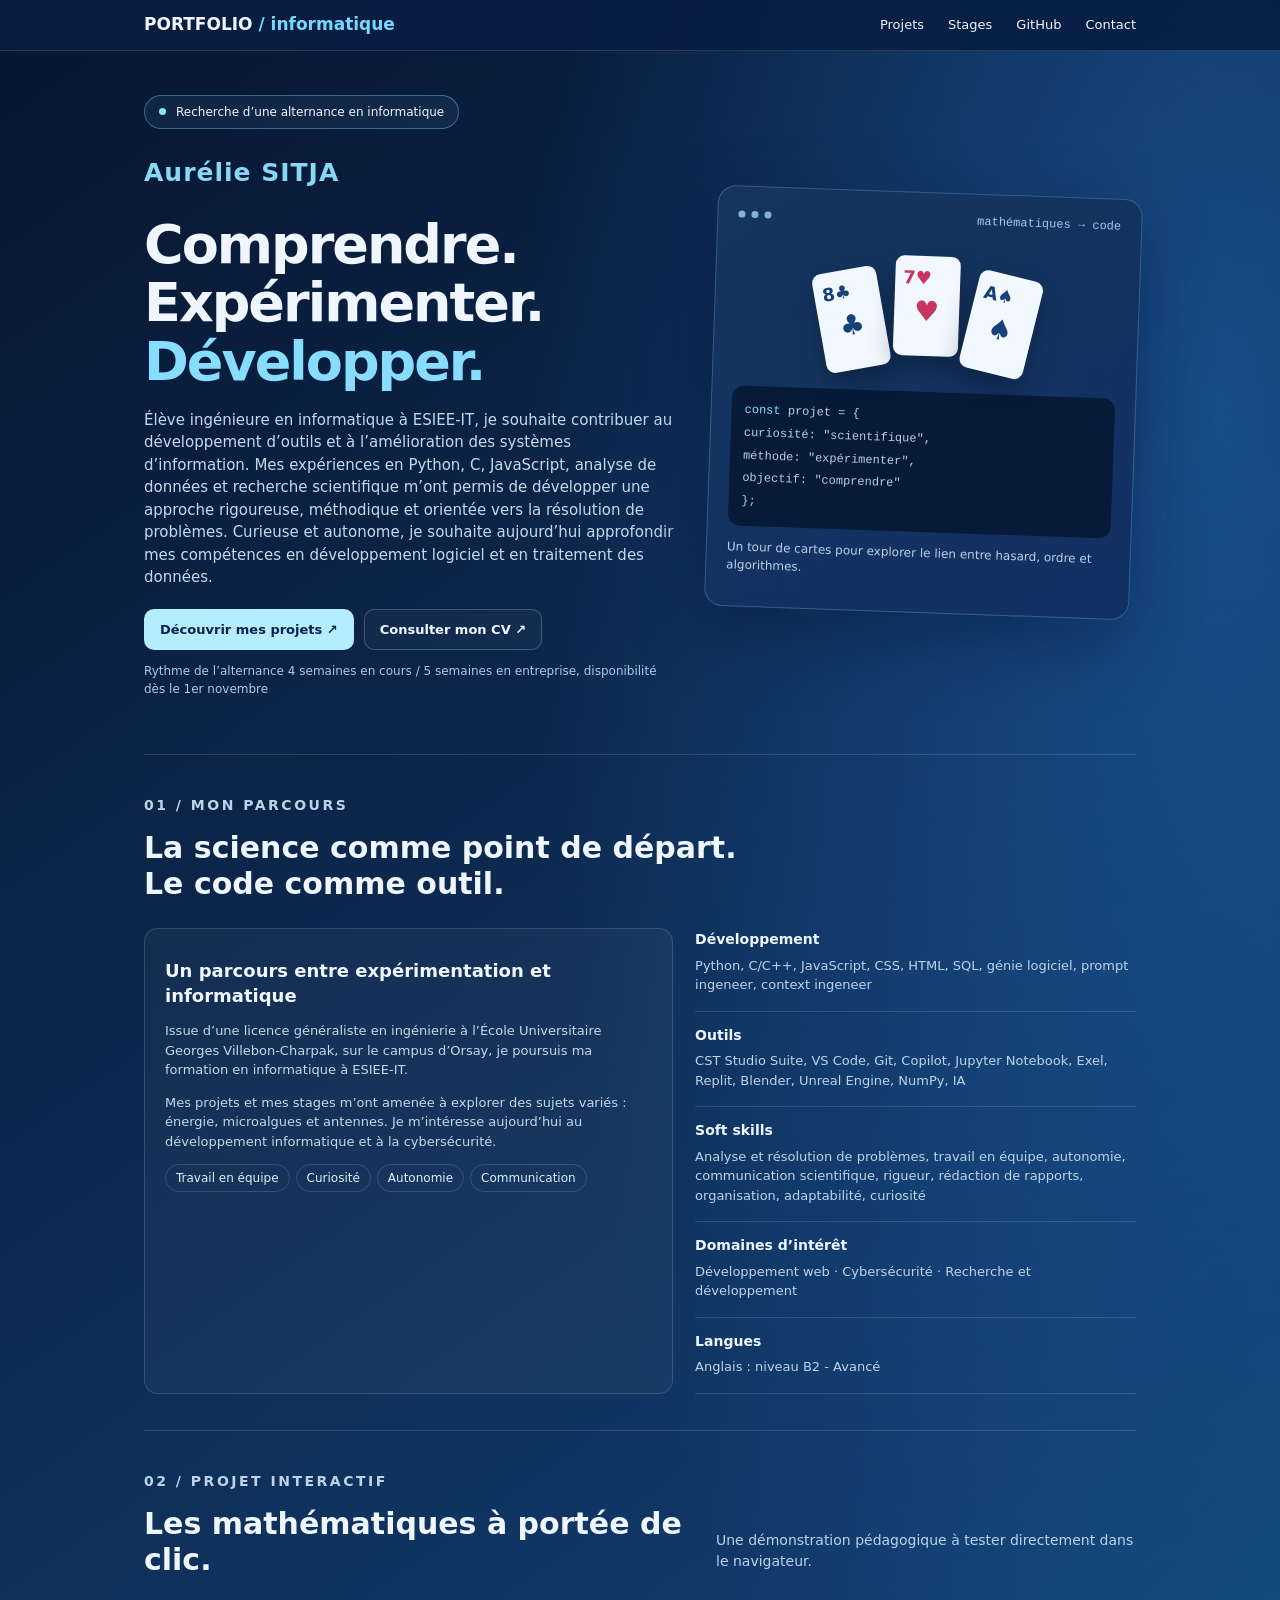
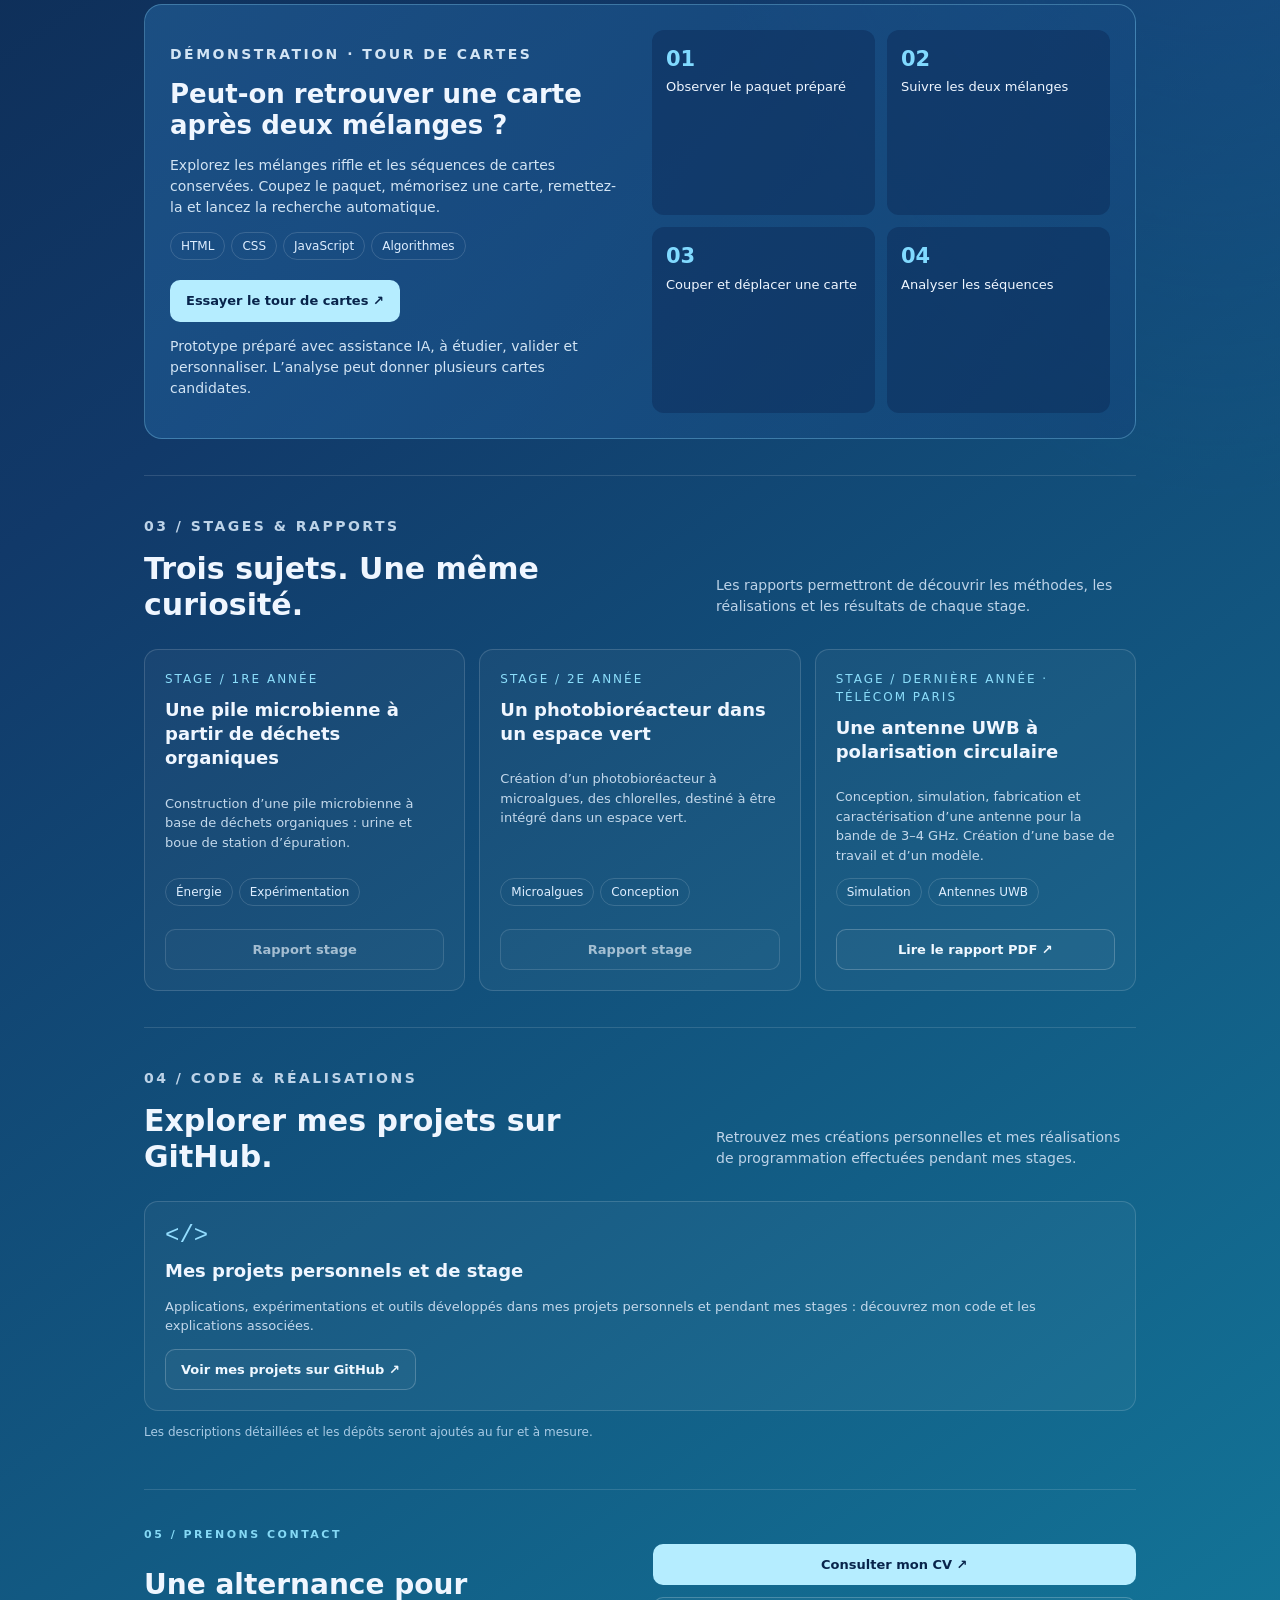
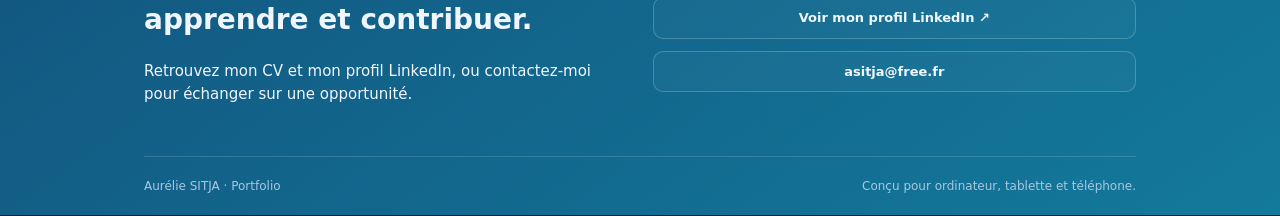
==== commit d3e04730: "Add files via upload Regroupement GitHub et mise en forme du code" ====
--- a/index.html
+++ b/index.html
@@ -1,41 +1,470 @@
-<!doctype html>
-<html lang="fr"><head><meta charset="utf-8"><meta name="viewport" content="width=device-width,initial-scale=1"><title>Portfolio · Informatique & projets scientifiques</title><style>
-:root{font-family:Inter,system-ui,sans-serif;color:#eff6ff;background:#081c43;scroll-behavior:smooth}*{box-sizing:border-box}body{margin:0;background:radial-gradient(ellipse at 95% 12%,#2574c777,transparent 40%),linear-gradient(145deg,#07152f,#113969 50%,#137a9c);line-height:1.6}a{color:inherit;text-decoration:none}button{font:inherit;cursor:pointer}nav{position:sticky;top:0;z-index:3;background:#091e42e8;backdrop-filter:blur(15px);border-bottom:1px solid #ffffff20}.nav{max-width:1160px;margin:auto;display:flex;justify-content:space-between;gap:20px;align-items:center;padding:16px 24px}.brand{font-weight:750;font-size:17px}.brand span{color:#75d9ff}.navlinks{display:flex;gap:24px;font-size:13px}.navlinks a:hover{color:#8adfff}main{max-width:1160px;margin:auto;padding:0 24px}section{scroll-margin-top:85px}.hero{display:grid;grid-template-columns:1.25fr 1fr;gap:55px;align-items:center;min-height:620px;padding:64px 0}.eyebrow{color:#85d9f5;text-transform:uppercase;letter-spacing:2.5px;font-size:11px;font-weight:750}.badge{display:inline-flex;gap:10px;align-items:center;font-size:12px;border:1px solid #86d7ff60;border-radius:30px;padding:7px 14px;background:#67b5ef16}.dot{width:7px;height:7px;background:#86edd6;border-radius:50%}h1{font-size:clamp(38px,5.5vw,66px);letter-spacing:-2px;line-height:1.08;margin:25px 0}h1 span{color:#87ddff}.intro{color:#c5d9ee;font-size:17px;max-width:590px}.actions{display:flex;gap:12px;flex-wrap:wrap;margin-top:26px}.btn{display:inline-flex;align-items:center;justify-content:center;padding:12px 19px;border-radius:10px;background:#b5edff;color:#08244b;font-weight:700;border:1px solid transparent;font-size:14px}.btn.secondary{background:#ffffff08;border-color:#ffffff35;color:#eff8ff}.btn:hover{filter:brightness(1.12)}.disabled{opacity:.65;cursor:default}.hero-art{position:relative;background:linear-gradient(145deg,#14355c,#123064);border:1px solid #a0d8ff40;border-radius:24px;padding:26px;box-shadow:0 25px 70px #00103060;transform:rotate(2deg)}.window{display:flex;gap:6px;align-items:center;font:12px monospace;color:#a6c9e5;margin-bottom:25px}.window i{height:7px;width:7px;background:#82b4d1;border-radius:50%}.window span{margin-left:auto}.artcards{display:flex;justify-content:center;gap:10px;padding:20px 0}.playing{background:#f2f8ff;width:75px;height:115px;border-radius:9px;color:#164279;padding:8px;font-size:20px;font-weight:700;box-shadow:0 12px 25px #0004;transform:rotate(-12deg)}.playing:nth-child(2){transform:translateY(-16px);color:#c73560}.playing:nth-child(3){transform:rotate(12deg)}.playing b{display:block;text-align:center;font-size:32px}.code{font:13px/1.9 monospace;background:#071b39;padding:16px;border-radius:12px;color:#b8cde7}.code em{color:#86e0fb;font-style:normal}.art-caption{color:#b8d2e8;font-size:12px}.section-head{display:flex;justify-content:space-between;gap:25px;align-items:end;margin-bottom:25px}.section-head h2{font-size:clamp(26px,3.5vw,36px);line-height:1.2;margin:8px 0}.section-head p{max-width:420px;color:#bdd3e8;font-size:14px}.block{padding:35px 0 50px;border-top:1px solid #ffffff20}.about-grid{display:grid;grid-template-columns:1.2fr 1fr;gap:30px}.card{background:#ffffff09;border:1px solid #ffffff25;border-radius:18px;padding:25px}.card h3{margin:12px 0;font-size:20px;line-height:1.35}.card p{color:#c3d8eb;font-size:14px}.tags{display:flex;gap:8px;flex-wrap:wrap}.tags span{border:1px solid #ffffff25;border-radius:25px;padding:5px 12px;font-size:12px;color:#deeeff}.skills{display:grid;gap:15px}.skill{padding-bottom:14px;border-bottom:1px solid #ffffff20}.skill strong{font-size:14px}.skill p{margin:5px 0;color:#bcd5ea;font-size:13px}.featured{display:grid;grid-template-columns:1fr 1fr;gap:30px;background:linear-gradient(120deg,#23629c99,#14467a99);border:1px solid #93dfff50;border-radius:22px;padding:32px}.featured h3{font-size:30px;line-height:1.2;margin:12px 0}.featured p{color:#d2e4f4}.steps{display:grid;grid-template-columns:1fr 1fr;gap:12px}.step{background:#061d4555;border-radius:12px;padding:18px}.step b{display:block;color:#81daff;font-size:24px}.step span{font-size:13px}.grid3{display:grid;grid-template-columns:repeat(3,1fr);gap:18px}.num{font-size:12px;letter-spacing:2px;color:#8cdefb}.report{display:flex;flex-direction:column}.report .btn{margin-top:auto}.report p{flex:1}.linkcards{display:grid;grid-template-columns:1fr 1fr;gap:18px}.icon{font:24px monospace;color:#94deff}.contact{display:grid;grid-template-columns:1fr 1fr;gap:35px;align-items:center}.contact-links{display:flex;flex-direction:column;gap:12px}.small{font-size:12px;color:#a9cbe5}footer{border-top:1px solid #ffffff25;padding:25px 0;display:flex;justify-content:space-between;gap:15px;color:#a7c8e0;font-size:12px}dialog{width:min(1180px,96vw);height:94vh;padding:0;border:1px solid #6db9f2;border-radius:16px;background:#0c211d;color:white}dialog::backdrop{background:#00122edb}.dialogbar{display:flex;align-items:center;justify-content:space-between;padding:10px 16px;background:#102b50}.dialogbar button{border:1px solid #7db6dc;border-radius:8px;background:#173d65;color:white;padding:8px 14px}iframe{width:100%;height:calc(100% - 64px);border:0}a:focus-visible,button:focus-visible{outline:3px solid #89e1ff;outline-offset:5px}.config-note{padding:12px 16px;background:#09204777;border-radius:10px;font-size:12px;color:#c4dff2}@media(max-width:780px){.hero,.about-grid,.featured,.contact{grid-template-columns:1fr}.hero{gap:35px;padding:40px 0;min-height:auto}.hero-art{transform:none}.grid3{grid-template-columns:1fr}.section-head{display:block}.linkcards{grid-template-columns:1fr}.navlinks{gap:12px;font-size:11px}.nav{padding:14px}.brand{font-size:13px}main{padding:0 18px}.featured{padding:22px}footer{flex-direction:column}.hero-art{max-width:450px;width:100%}}@media(prefers-reduced-motion:reduce){:root{scroll-behavior:auto}}
-#identity {
-  font-size: 28px;
-  font-weight: 700;
-  letter-spacing: 1px;
-  text-transform: none;
-}
-</style></head><body>
-<nav><div class="nav"><a class="brand" href="#accueil">PORTFOLIO<span> / informatique</span></a><div class="navlinks"><a href="#projets">Projets</a><a href="#stages">Stages</a><a href="#code">GitHub</a><a href="#contact">Contact</a></div></div></nav>
-<main><section class="hero" id="accueil"><div><span class="badge"><i class="dot"></i>Recherche d’une alternance en informatique</span><p class="eyebrow" id="identity">Aurélie SITJA</p>
-<h1>Comprendre.<br>Expérimenter.<br><span>Développer.</span></h1>
-<p class="intro">
-    Élève ingénieure en informatique à ESIEE-IT, je souhaite contribuer au développement d’outils et à l’amélioration des systèmes d’information. Mes expériences en Python, C, JavaScript, analyse de données et recherche scientifique m’ont permis de développer une approche rigoureuse, méthodique et orientée vers la résolution de problèmes.
+<!DOCTYPE html>
+<html lang="fr">
+ <head>
+  <meta charset="utf-8"/>
+  <meta content="width=device-width,initial-scale=1" name="viewport"/>
+  <title>
+   Portfolio · Informatique &amp; projets scientifiques
+  </title>
+  <link href="style.css" rel="stylesheet"/>
+  <script defer="" src="script.js">
+  </script>
+ </head>
+ <body>
+  <nav>
+   <div class="nav">
+    <a class="brand" href="#accueil">
+     PORTFOLIO
+     <span>
+      / informatique
+     </span>
+    </a>
+    <div class="navlinks">
+     <a href="#projets">
+      Projets
+     </a>
+     <a href="#stages">
+      Stages
+     </a>
+     <a href="#code">
+      GitHub
+     </a>
+     <a href="#contact">
+      Contact
+     </a>
+    </div>
+   </div>
+  </nav>
+  <main>
+   <!-- ACCUEIL ET PRÉSENTATION -->
+   <section class="hero" id="accueil">
+    <div>
+     <span class="badge">
+      <i class="dot">
+      </i>
+      Recherche d’une alternance en informatique
+     </span>
+     <p class="eyebrow" id="identity">
+      Aurélie SITJA
+     </p>
+     <h1>
+      Comprendre.
+      <br/>
+      Expérimenter.
+      <br/>
+      <span>
+       Développer.
+      </span>
+     </h1>
+     <p class="intro">
+      Élève ingénieure en informatique à ESIEE-IT, je souhaite contribuer au développement d’outils et à l’amélioration des systèmes d’information. Mes expériences en Python, C, JavaScript, analyse de données et recherche scientifique m’ont permis de développer une approche rigoureuse, méthodique et orientée vers la résolution de problèmes.
 Curieuse et autonome, je souhaite aujourd’hui approfondir mes compétences en développement logiciel et en traitement des données.
-    </p><div class="actions"><a class="btn" href="#projets">Découvrir mes projets ↗</a><a class="btn secondary" data-link="cv">Mon CV</a></div><p class="small">Rythme de l’alternance 4 semaines en cours / 5 semaines en entreprise, disponibilité dès le 1er novembre</p></div><div class="hero-art" aria-hidden="true"><div class="window"><i></i><i></i><i></i><span>mathématiques → code</span></div><div class="artcards"><div class="playing">8♣<b>♣</b></div><div class="playing">7♥<b>♥</b></div><div class="playing">A♠<b>♠</b></div></div><div class="code"><em>const</em> projet = {<br>&nbsp; curiosité: "scientifique",<br>&nbsp; méthode: "expérimenter",<br>&nbsp; objectif: "comprendre"<br>};</div><p class="art-caption">Un tour de cartes pour explorer le lien entre hasard, ordre et algorithmes.</p></div></section>
-<section class="block" id="profil"><div class="section-head"><div><p class="eyebrow">01 / Mon parcours</p><h2>La science comme point de départ.<br>Le code comme outil.</h2></div></div><div class="about-grid"><div class="card"><h3>Un parcours entre expérimentation et informatique</h3><p>Issue d’une licence généraliste en ingénierie à l’École Universitaire Georges Villebon-Charpak, sur le campus d’Orsay, je poursuis ma formation en informatique à ESIEE-IT.</p><p>Mes projets et mes stages m’ont amenée à explorer des sujets variés : énergie, microalgues et antennes. Je m’intéresse aujourd’hui au développement informatique et à la cybersécurité.</p><div class="tags"><span>Travail en équipe</span><span>Curiosité</span><span>Autonomie</span><span>Communication</span></div></div><div class="skills"><div class="skill"><strong>Développement</strong><p> Python, C/C++, JavaScript, CSS, HTML, SQL, génie logiciel, prompt ingeneer, context ingeneer </p></div><div class="skill"><strong>Outils</strong><p>CST Studio Suite, VS Code, Git, Copilot, Jupyter Notebook, Exel, Replit, Blender, Unreal Engine, NumPy, IA</p></div>
-<div class="skill"><strong>Soft skills</strong>
-<p>Analyse et résolution de problèmes, travail en équipe, autonomie, communication scientifique, rigueur, rédaction de rapports, organisation, adaptabilité, curiosité</p></div>
-<div class="skill"><strong>Domaines d’intérêt</strong><p>Développement web · Cybersécurité · Recherche et développement</p></div><div class="skill"><strong>Langues</strong><p>Anglais : niveau B2 - Avancé</p></div></div></div></section>
-<section class="block" id="projets"><div class="section-head"><div><p class="eyebrow">02 / Projet interactif</p><h2>Les mathématiques à portée de clic.</h2></div><p>Une démonstration pédagogique à tester directement dans le navigateur.</p></div><div class="featured"><div><p class="eyebrow">DÉMONSTRATION · TOUR DE CARTES</p><h3>Peut-on retrouver une carte<br>après deux mélanges ?</h3><p>Explorez les mélanges riffle et les séquences de cartes conservées. Coupez le paquet, mémorisez une carte, remettez-la et lancez la recherche automatique.</p><div class="tags"><span>HTML</span><span>CSS</span><span>JavaScript</span><span>Algorithmes</span></div><div class="actions"><button class="btn" id="openTour">Essayer le tour de cartes ↗</button></div><p class="small">Prototype préparé avec assistance IA, à étudier, valider et personnaliser. L’analyse peut donner plusieurs cartes candidates.</p></div><div class="steps"><div class="step"><b>01</b><span>Observer le paquet préparé</span></div><div class="step"><b>02</b><span>Suivre les deux mélanges</span></div><div class="step"><b>03</b><span>Couper et déplacer une carte</span></div><div class="step"><b>04</b><span>Analyser les séquences</span></div></div></div></section>
-<section class="block" id="stages"><div class="section-head"><div><p class="eyebrow">03 / Stages & rapports</p><h2>Trois sujets. Une même curiosité.</h2></div><p>Les rapports permettront de découvrir les méthodes, les réalisations et les résultats de chaque stage.</p></div><div class="grid3"><article class="card report"><span class="num">STAGE / 1RE ANNÉE</span><h3>Une pile microbienne à partir de déchets organiques</h3><p>Construction d’une pile microbienne à base de déchets organiques : urine et boue de station d’épuration.</p><div class="tags"><span>Énergie</span><span>Expérimentation</span></div><br><a class="btn secondary" data-link="rapport1">Rapport stage</a></article><article class="card report"><span class="num">STAGE / 2E ANNÉE</span><h3>Un photobioréacteur dans un espace vert</h3><p>Création d’un photobioréacteur à microalgues, des chlorelles, destiné à être intégré dans un espace vert.</p><div class="tags"><span>Microalgues</span><span>Conception</span></div><br><a class="btn secondary" data-link="rapport2">Rapport stage</a></article><article class="card report"><span class="num">STAGE / DERNIÈRE ANNÉE · TÉLÉCOM PARIS</span><h3>Une antenne UWB à polarisation circulaire</h3><p>Conception, simulation, fabrication et caractérisation d’une antenne pour la bande de 3–4 GHz. Création d’une base de travail et d’un modèle.</p><div class="tags"><span>Simulation</span><span>Antennes UWB</span></div><br><a class="btn secondary" data-link="rapport3">Rapport Stage</a></article></div></section>
-<section class="block" id="code"><div class="section-head"><div><p class="eyebrow">04 / Code & réalisations</p><h2>Explorer mes dépôts GitHub.</h2></div><p>Deux espaces pour retrouver les projets personnels et les réalisations de programmation liées aux stages.</p></div><div class="linkcards"><article class="card"><div class="icon">&lt;/&gt;</div><h3>Mes créations personnelles</h3><p>Applications, exercices et expérimentations : un espace pour montrer les projets que je développe et ce que j’apprends.</p><a class="btn secondary" data-link="githubPerso">GitHub personnel</a></article><article class="card"><div class="icon">{ }</div><h3>Mes réalisations de stage</h3><p>Codes et outils développés pendant mes stages, accompagnés d’explications sur leur objectif et leur utilisation.</p><a class="btn secondary" data-link="githubStages">GitHub stage</a></article></div><p class="small">Les descriptions détaillées et les dépôts seront ajoutés au fur et à mesure.</p></section>
-<section class="block contact" id="contact"><div><p class="eyebrow">05 / Prenons contact</p><h2>Une alternance pour<br>apprendre et contribuer.</h2><p>Retrouvez mon CV et mon profil LinkedIn, ou contactez-moi pour échanger sur une opportunité.</p></div><div class="contact-links"><a class="btn" data-link="cv">Consulter mon CV</a><a class="btn secondary" data-link="linkedin">Mon profil LinkedIn</a><a class="btn secondary" data-link="email">Me contacter</a></div></section>
-<footer><span id="footerName">Portfolio · Informatique & projets scientifiques</span><span>Conçu pour ordinateur, tablette et téléphone.</span></footer></main>
-<dialog id="tourDialog" aria-labelledby="tourTitle"><div class="dialogbar"><strong id="tourTitle">Le tour de cartes</strong><button id="closeTour">Fermer ✕</button></div><iframe id="tourFrame" title="Démonstration interactive du tour de cartes"></iframe></dialog>
-<script>
-const profil = {
- nom: "Aurélie SITJA", cv: "https://drive.google.com/file/d/13ylbXoNkAmYjeAxes7RDOfkK6wEDdoOy/view?usp=drivesdk", githubPerso: "https://github.com/asitja/Perso", githubStages: "",
- rapport1: "", rapport2: "", rapport3: "https://drive.google.com/file/d/1h7RQQ08qfOHf-dVKfCZjWIlzxImsYj2I/view?usp=drivesdk", linkedin: "https://linkedin.com/in/aur%C3%A9lie-sitja-ba26543a7", email: "asitja@free.fr"
-};
-const labels={cv:"Consulter mon CV ↗",githubPerso:"Voir mes projets personnels ↗",githubStages:"Voir mes codes de stage ↗",rapport1:"Lire le rapport PDF ↗",rapport2:"Lire le rapport PDF ↗",rapport3:"Lire le rapport PDF ↗",linkedin:"Voir mon profil LinkedIn ↗",email:"Me contacter ↗"};
-if(profil.nom){document.getElementById('identity').textContent=profil.nom;document.getElementById('footerName').textContent=profil.nom+' · Portfolio';}
-document.querySelectorAll('[data-link]').forEach(a=>{const k=a.dataset.link;if(profil[k]){a.href=k==='email'?'mailto:'+profil[k]:profil[k];a.textContent=labels[k];if(k!=='email'){a.target='_blank';a.rel='noopener noreferrer';}}else{a.classList.add('disabled');a.setAttribute('aria-disabled','true');a.title='Lien à compléter dans la configuration de la page';}});
-const tourHTML="<!doctype html>\n<html lang=\"fr\">\n<head>\n<meta charset=\"utf-8\"><meta name=\"viewport\" content=\"width=device-width,initial-scale=1\">\n<title>Le secret des cartes — démonstration<\/title>\n<style>\n:root{font-family:system-ui,sans-serif;color:#eaf3f0;background:#0c211d;font-synthesis:none}*{box-sizing:border-box}body{margin:0}main{max-width:1100px;margin:auto;padding:36px 24px}header{max-width:760px;margin-bottom:30px}.eyebrow{font-size:11px;letter-spacing:2px;color:#c9ac69;font-weight:750}h1{font-size:clamp(32px,5vw,54px);letter-spacing:-2px;margin:12px 0}h1 span{display:block;font-size:20px;font-weight:400;letter-spacing:0;margin-top:12px;color:#c5d5cf}p{line-height:1.65}nav{display:flex;gap:8px;flex-wrap:wrap;margin:20px 0}nav span{padding:9px 12px;border-radius:20px;background:#18352d;color:#b4cbc0;font-size:12px}nav .active{background:#e5c57f;color:#172b23}.panel{background:#143a30;border:1px solid #36564a;border-radius:22px;padding:24px;box-shadow:0 20px 70px #0003}.heading{display:flex;justify-content:space-between;align-items:center;gap:16px}h2{margin:8px 0;font-size:25px}button{font:inherit;cursor:pointer;border:0;border-radius:9px;padding:12px 18px;background:#e5c57f;color:#172b23;font-weight:650}button:disabled{opacity:.45;cursor:default}.secondary{background:#244a3e;color:#edf4ee;border:1px solid #5c7b6c}button:focus-visible,input:focus-visible{outline:3px solid #93d7ff;outline-offset:4px}#controls{display:flex;gap:12px;align-items:center;flex-wrap:wrap;margin:20px 0}input[type=range]{width:min(300px,65vw);accent-color:#e5c57f}.table-label{display:flex;flex-direction:column;gap:5px;margin:22px 0 15px}.table-label span{font-size:12px;color:#bcd1c6}.deck{display:grid;grid-template-columns:repeat(8,minmax(0,1fr));gap:12px}.card{height:125px;min-width:0;background:#faf9f2;color:#202b28;border-radius:9px;position:relative;box-shadow:0 5px 8px #0003;border:3px solid transparent;transition:transform .35s,opacity .35s;user-select:none}.card.red{color:#b62f42}.corner{position:absolute;top:6px;left:7px;font-size:17px;font-weight:700;line-height:1}.corner.bottom{top:auto;left:auto;right:7px;bottom:6px;transform:rotate(180deg)}.suit{position:absolute;inset:0;display:grid;place-items:center;font-size:43px}.rank{position:absolute;bottom:5px;left:5px;font-size:9px;color:#68756a}.card.top{border-color:#e5c57f}.card.marked{border-color:#35bcec;transform:translateY(-6px)}.strip{display:flex;gap:5px;flex-wrap:wrap;min-height:48px}.mini{background:#faf9f2;color:#203129;padding:9px 7px;border-radius:5px;font-weight:700;font-size:13px}.mini.red{color:#b62f42}.mini.enter{animation:arrive .35s ease-out}.halves{display:grid;grid-template-columns:1fr 1fr;gap:25px}h3{font-size:14px;color:#cfdfd6}#shuffle{padding:8px 0 20px;border-bottom:1px solid #4a685b}.slot{height:40px;padding:8px;border:1px dashed #cbb577;background:#284f40;color:#ffe5ac;font-size:12px;width:100%}.insert-cell{display:flex;flex-direction:column;gap:8px}.status{color:#ffe2a3;min-height:24px}.explain{background:#e9eee6;color:#233b30;padding:26px;border-radius:20px;margin-top:24px}.example{display:grid;gap:15px;background:#fff;padding:18px;border-radius:10px}.example small{display:block;color:#566d5d;margin-bottom:6px}code{font-size:clamp(12px,2.4vw,19px)}code b{color:#235bae}code em{color:#b63b74;font-weight:700;font-style:normal}.note{border-left:3px solid #a17c31;padding-left:16px;font-size:14px}footer{font-size:12px;color:#a9c1b3;margin:24px 0}#held{display:flex;align-items:center;gap:18px}#held .card{width:85px;flex-shrink:0}label{display:flex;gap:8px;align-items:center}.sequence{border-top-width:8px}@keyframes arrive{from{transform:translateY(-25px);opacity:0}to{transform:none;opacity:1}}@media(max-width:650px){main{padding:24px 12px}.panel{padding:16px}.deck{grid-template-columns:repeat(4,minmax(0,1fr));gap:9px}.card{height:105px}.halves{gap:12px}.heading{align-items:flex-start}.heading button{font-size:12px;padding:10px}h2{font-size:21px}}@media(prefers-reduced-motion:reduce){*{animation:none!important;transition:none!important}}\n\n<\/style>\n<\/head>\n<body>\n<main>\n<header><p class=\"eyebrow\">ATELIER INTERACTIF · 32 CARTES<\/p><h1>Le secret des cartes<span>Comprendre le tour, un geste à la fois.<\/span><\/h1><p>Deux mélanges qui semblent désordonner le jeu… mais conservent des traces de son ordre initial.<\/p><\/header>\n<nav id=\"steps\" aria-label=\"Étapes du tour\"><\/nav>\n<section class=\"panel\">\n<div class=\"heading\"><div><p class=\"eyebrow\" id=\"stage\"><\/p><h2 id=\"title\"><\/h2><\/div><button id=\"reset\" class=\"secondary\">Recommencer<\/button><\/div>\n<p id=\"instruction\" aria-live=\"polite\"><\/p>\n<div id=\"controls\"><\/div>\n<div id=\"shuffle\" hidden><div class=\"halves\"><div><h3>Moitié A<\/h3><div id=\"left\" class=\"strip\"><\/div><\/div><div><h3>Moitié B<\/h3><div id=\"right\" class=\"strip\"><\/div><\/div><\/div><h3>Paquet reconstruit, carte par carte<\/h3><div id=\"merged\" class=\"strip\"><\/div><\/div>\n<div id=\"held\"><\/div>\n<div class=\"table-label\"><strong id=\"deckLabel\">Le paquet<\/strong><span>Lecture de gauche à droite, puis ligne suivante. La première carte est le dessus.<\/span><\/div>\n<div id=\"deck\" class=\"deck\"><\/div>\n<p id=\"status\" class=\"status\" aria-live=\"polite\"><\/p>\n<\/section>\n<section class=\"explain\"><h2>Que faut-il observer ?<\/h2><p>Un <strong>riffle<\/strong> entrelace deux moitiés, mais ne change pas l’ordre à l’intérieur de chaque moitié. Ce n’est donc pas un mélange totalement libre.<\/p><div class=\"example\"><div><small>Ordre préparé<\/small><code>0 1 2 3 4 5 6 7 8 9<\/code><\/div><div><small>Après un riffle<\/small><code><b>0 1<\/b> <em>5<\/em> <b>2<\/b> <em>6<\/em> <b>3<\/b> <em>7 8 9<\/em> <b>4<\/b><\/code><\/div><\/div><p>Les cartes <b>0, 1, 2, 3, 4<\/b> restent dans cet ordre ; les cartes <b>5, 6, 7, 8, 9<\/b> aussi, même si elles sont séparées. Ce sont les deux séquences.<\/p><p>Deux riffles produisent au maximum quatre séquences dans la lecture linéaire du paquet. Déplacer une carte peut créer une rupture supplémentaire. Une coupe fait tourner le paquet : on doit alors raisonner sur un cercle.<\/p><p class=\"note\">La recherche annule chaque déplacement possible et teste toutes les coupes pour retrouver au maximum quatre séquences. Elle analyse uniquement le paquet final, sans consulter la carte mémorisée. Ce critère est conservateur : il ne vérifie pas les tailles exactes des moitiés des mélanges (12 à 20 cartes), ce qui peut laisser des candidats supplémentaires. Une réponse unique identifie la carte ; sinon, les possibilités sont affichées. Le bouton de vérification utilise séparément la carte mémorisée.<\/p><\/section>\n<footer>HTML pour la structure · CSS pour les cartes et les mouvements · JavaScript pour les règles. Fonctionne hors ligne, sans dépendance.<\/footer>\n<\/main><script>\n// Chaque entier désigne le rang d'une carte dans le paquet initial.\n// 0 = 8 trèfle, 7 = as trèfle, 8 = 8 cœur, etc.\nconst suits = ['♣','♥','♠','♦'];\nconst values = ['8','7','6','5','4','3','2','A'];\nconst colors = ['#427bdb','#be4b85','#3e9d73','#b98229','#8059c0','#258d99','#c15a35','#737e38'];\nconst labels = ['Préparer','Riffle 1','Riffle 2','Couper','Mémoriser','Réinsérer','Couper encore','Observer'];\nlet deck, step, selected, busy=false, generation=0;\nconst $ = id => document.getElementById(id);\nfunction name(id){return values[id%8]+suits[Math.floor(id/8)];}\nfunction red(id){return [1,3].includes(Math.floor(id/8));}\nfunction card(id, mini=false){\n const el=document.createElement('div');\n el.className=(mini?'mini':'card')+(red(id)?' red':'');\n el.setAttribute('aria-label',name(id));\n if(mini) el.textContent=name(id);\n else el.innerHTML='<span class=\"corner\">'+name(id)+'<\/span><span class=\"suit\">'+suits[Math.floor(id/8)]+'<\/span><span class=\"corner bottom\">'+name(id)+'<\/span><span class=\"rank\">rang '+id+'<\/span>';\n return el;\n}\nfunction button(text, action, secondary=false){const b=document.createElement('button');b.textContent=text;b.className=secondary?'secondary':'';b.onclick=action;$('controls').append(b);return b;}\nfunction showDeck(){\n $('deck').replaceChildren();\n deck.forEach((id,i)=>{\n  const cell=document.createElement('div');\n  if(step===5){cell.className='insert-cell';const b=document.createElement('button');b.className='slot';b.textContent='↓ Remettre ici';b.setAttribute('aria-label','Remettre avant '+name(id));b.onclick=()=>insert(i);cell.append(b);}\n  const c=card(id);if(i===0)c.classList.add('top');cell.append(c);$('deck').append(cell);\n });\n if(step===5){const b=document.createElement('button');b.className='slot';b.textContent='Remettre à la fin';b.onclick=()=>insert(deck.length);$('deck').append(b);}\n}\nfunction render(){\n $('steps').innerHTML=labels.map((l,i)=>'<span class=\"'+(i===step?'active':'')+'\">'+(i+1)+'. '+l+'<\/span>').join('');\n $('stage').textContent='ÉTAPE '+(step+1)+' / 8';$('title').textContent=labels[step];\n $('controls').replaceChildren();$('held').replaceChildren();$('status').textContent='';$('shuffle').hidden=true;\n const instructions=[\n 'Voici le paquet préparé : 8 à as, trèfles puis cœurs, piques et carreaux. Le petit numéro est son rang de référence.',\n 'Cliquez pour séparer le paquet et voir les cartes des deux moitiés s’entrelacer lentement.',\n 'Un deuxième riffle entrelace de nouveau deux moitiés du paquet obtenu.',\n 'Choisissez une frontière avec le curseur. Les cartes avant cette frontière passent sous le paquet, sans changer leur ordre.',\n 'Le tour du rapport demande de prendre la carte du dessus, encadrée en doré. Vous ne choisissez donc pas une carte quelconque.',\n 'La carte mémorisée est sortie du jeu. Cliquez sur « Remettre ici » à l’endroit choisi, de préférence au milieu du paquet.',\n 'Vous pouvez encore couper : cela fait tourner le paquet, sans mélanger les cartes.',\n 'Observez les séquences et la position réelle de votre carte. Lancez la recherche automatique ; elle peut afficher plusieurs candidats.'\n ];$('instruction').textContent=instructions[step];showDeck();\n if(step===0)button('Commencer le tour',()=>{step++;render();});\n if(step===1||step===2)button('Animer le riffle '+step,shuffle);\n if(step===3||step===6)cutControls();\n if(step===4)button('Prendre et voir la carte du dessus',()=>{selected=deck.shift();step=5;render();});\n if(step===5){$('held').append(card(selected));const p=document.createElement('p');p.textContent='Votre carte : '+name(selected)+'. Choisissez maintenant où la remettre.';$('held').append(p);}\n if(step===7){button('Rechercher automatiquement',searchCard);button('Colorer les séquences',sequences);button('Vérifier ma carte',()=>{[...$('deck').children].forEach((cell,i)=>cell.querySelector('.card').classList.toggle('marked',deck[i]===selected));$('status').textContent='La carte mémorisée est '+name(selected)+' ; position '+(deck.indexOf(selected)+1)+'. C’est une vérification, pas une déduction.';},true);}\n}\nfunction cutControls(){\n const label=document.createElement('label');label.textContent='Couper après ';\n const range=document.createElement('input');range.type='range';range.min=1;range.max=31;range.value=16;range.setAttribute('aria-label','Nombre de cartes déplacées sous le paquet');\n const output=document.createElement('output');label.append(range,output);$('controls').append(label);\n function preview(){output.textContent=range.value+' cartes';[...$('deck').children].forEach((cell,i)=>{cell.querySelector('.card').style.transform=i<Number(range.value)?'translateY(-8px)':'';});$('status').textContent='Frontière entre '+name(deck[range.value-1])+' et '+name(deck[range.value])+'. Les '+range.value+' premières cartes passeront dessous.';}\n range.oninput=preview;preview();\n button('Effectuer la coupe',()=>{const k=Number(range.value);deck=[...deck.slice(k),...deck.slice(0,k)];step++;render();});\n button('Continuer sans couper',()=>{step++;render();},true);\n}\nfunction insert(position){deck.splice(position,0,selected);step=6;render();}\nconst wait=ms=>new Promise(resolve=>setTimeout(resolve,ms));\nasync function shuffle(){\n if(busy)return;busy=true;const token=generation;\n [...$('controls').querySelectorAll('button')].forEach(b=>b.disabled=true);\n $('shuffle').hidden=false;\n // Coupe proche du milieu. Le tirage pondéré entrelace sans réordonner.\n const split=12+Math.floor(Math.random()*9);\n const a=deck.slice(0,split),b=deck.slice(split),result=[];\n $('left').replaceChildren(...a.map(x=>card(x,true)));$('right').replaceChildren(...b.map(x=>card(x,true)));$('merged').replaceChildren();\n $('status').textContent='Regardez : seule la prochaine carte de chaque moitié peut être ajoutée.';\n while(a.length||b.length){\n  await wait(160);if(token!==generation)return;\n  const fromA=!b.length||(a.length&&Math.random()<a.length/(a.length+b.length));\n  const source=fromA?a:b,id=source.shift();result.push(id);\n  $(fromA?'left':'right').firstElementChild.remove();\n  const c=card(id,true);c.classList.add('enter');$('merged').append(c);\n }\n deck=result;showDeck();busy=false;\n $('status').textContent='Mélange terminé. L’ordre interne de chaque moitié a été conservé.';\n $('controls').replaceChildren();button('Continuer',()=>{step++;render();});\n}\nfunction sequences(){\n // Définition linéaire : les rangs consécutifs restent une même\n // séquence tant que leurs positions dans le paquet augmentent.\n const pos=[];deck.forEach((id,i)=>pos[id]=i);\n const groups=[];let group=0;groups[0]=0;\n for(let id=1;id<32;id++){if(pos[id]<pos[id-1])group++;groups[id]=group;}\n [...$('deck').children].forEach((cell,i)=>{const c=cell.querySelector('.card');c.classList.add('sequence');c.style.borderTopColor=colors[groups[deck[i]]%colors.length];});\n $('status').textContent=(group+1)+' séquences dans cette lecture linéaire. Les cartes d’une même séquence ont la même couleur. Après une coupe, cette lecture peut scinder une séquence circulaire : ce nombre ne suffit pas à retrouver la carte.';\n}\n// Recherche indépendante : uniquement le paquet final, jamais selected.\n// Critère conservateur : annuler un déplacement puis tester toutes les coupes.\nfunction risingCount(order){\n const pos=[];order.forEach((id,i)=>pos[id]=i);\n let count=1;\n for(let id=1;id<order.length;id++)if(pos[id]<pos[id-1])count++;\n return count;\n}\nfunction compatibleWithTwoRiffles(order){\n for(let cut=0;cut<order.length;cut++){\n  const rotated=order.slice(cut).concat(order.slice(0,cut));\n  if(risingCount(rotated)<=4)return true;\n }\n return false;\n}\nfunction findCandidates(finalDeck){\n const result=[];\n for(const candidate of finalDeck){\n  const rest=finalDeck.filter(id=>id!==candidate);\n  for(let gap=0;gap<rest.length;gap++){\n   const restored=rest.slice();restored.splice(gap,0,candidate);\n   if(compatibleWithTwoRiffles(restored)){result.push(candidate);break;}\n  }\n }\n return result;\n}\nfunction searchCard(){\n const candidates=findCandidates(deck.slice());\n [...$('deck').children].forEach((cell,i)=>cell.querySelector('.card').classList.toggle('marked',candidates.includes(deck[i])));\n if(candidates.length===1)$('status').textContent='Carte retrouvée : '+name(candidates[0])+'. Une seule carte explique le déplacement selon le critère des séquences.';\n else if(candidates.length)$('status').textContent='Résultat ambigu : '+candidates.length+' cartes possibles — '+candidates.map(name).join(', ')+'. Elles sont encadrées en bleu. Le critère des séquences ne permet pas de choisir une seule carte.';\n else $('status').textContent='Aucune carte compatible avec les règles analysées.';\n}\n\nfunction reset(){generation++;busy=false;deck=Array.from({length:32},(_,i)=>i);step=0;selected=null;render();}\n $('reset').onclick=reset;reset();\n\n<\/script>\n<\/body><\/html>\n";
-const dialog=document.getElementById('tourDialog'),frame=document.getElementById('tourFrame');
-document.getElementById('openTour').onclick=()=>{if(!frame.srcdoc)frame.srcdoc=tourHTML;dialog.showModal();};
-document.getElementById('closeTour').onclick=()=>dialog.close();
-dialog.addEventListener('click',e=>{if(e.target===dialog)dialog.close();});
-</script></body></html>
+     </p>
+     <div class="actions">
+      <a class="btn" href="#projets">
+       Découvrir mes projets ↗
+      </a>
+      <a class="btn secondary" data-link="cv">
+       Mon CV
+      </a>
+     </div>
+     <p class="small">
+      Rythme de l’alternance 4 semaines en cours / 5 semaines en entreprise, disponibilité dès le 1er novembre
+     </p>
+    </div>
+    <div aria-hidden="true" class="hero-art">
+     <div class="window">
+      <i>
+      </i>
+      <i>
+      </i>
+      <i>
+      </i>
+      <span>
+       mathématiques → code
+      </span>
+     </div>
+     <div class="artcards">
+      <div class="playing">
+       8♣
+       <b>
+        ♣
+       </b>
+      </div>
+      <div class="playing">
+       7♥
+       <b>
+        ♥
+       </b>
+      </div>
+      <div class="playing">
+       A♠
+       <b>
+        ♠
+       </b>
+      </div>
+     </div>
+     <div class="code">
+      <em>
+       const
+      </em>
+      projet = {
+      <br/>
+      curiosité: "scientifique",
+      <br/>
+      méthode: "expérimenter",
+      <br/>
+      objectif: "comprendre"
+      <br/>
+      };
+     </div>
+     <p class="art-caption">
+      Un tour de cartes pour explorer le lien entre hasard, ordre et algorithmes.
+     </p>
+    </div>
+   </section>
+   <!-- PARCOURS ET COMPÉTENCES -->
+   <section class="block" id="profil">
+    <div class="section-head">
+     <div>
+      <p class="eyebrow">
+       01 / Mon parcours
+      </p>
+      <h2>
+       La science comme point de départ.
+       <br/>
+       Le code comme outil.
+      </h2>
+     </div>
+    </div>
+    <div class="about-grid">
+     <div class="card">
+      <h3>
+       Un parcours entre expérimentation et informatique
+      </h3>
+      <p>
+       Issue d’une licence généraliste en ingénierie à l’École Universitaire Georges Villebon-Charpak, sur le campus d’Orsay, je poursuis ma formation en informatique à ESIEE-IT.
+      </p>
+      <p>
+       Mes projets et mes stages m’ont amenée à explorer des sujets variés : énergie, microalgues et antennes. Je m’intéresse aujourd’hui au développement informatique et à la cybersécurité.
+      </p>
+      <div class="tags">
+       <span>
+        Travail en équipe
+       </span>
+       <span>
+        Curiosité
+       </span>
+       <span>
+        Autonomie
+       </span>
+       <span>
+        Communication
+       </span>
+      </div>
+     </div>
+     <div class="skills">
+      <div class="skill">
+       <strong>
+        Développement
+       </strong>
+       <p>
+        Python, C/C++, JavaScript, CSS, HTML, SQL, génie logiciel, prompt ingeneer, context ingeneer
+       </p>
+      </div>
+      <div class="skill">
+       <strong>
+        Outils
+       </strong>
+       <p>
+        CST Studio Suite, VS Code, Git, Copilot, Jupyter Notebook, Exel, Replit, Blender, Unreal Engine, NumPy, IA
+       </p>
+      </div>
+      <div class="skill">
+       <strong>
+        Soft skills
+       </strong>
+       <p>
+        Analyse et résolution de problèmes, travail en équipe, autonomie, communication scientifique, rigueur, rédaction de rapports, organisation, adaptabilité, curiosité
+       </p>
+      </div>
+      <div class="skill">
+       <strong>
+        Domaines d’intérêt
+       </strong>
+       <p>
+        Développement web · Cybersécurité · Recherche et développement
+       </p>
+      </div>
+      <div class="skill">
+       <strong>
+        Langues
+       </strong>
+       <p>
+        Anglais : niveau B2 - Avancé
+       </p>
+      </div>
+     </div>
+    </div>
+   </section>
+   <!-- PROJET INTERACTIF -->
+   <section class="block" id="projets">
+    <div class="section-head">
+     <div>
+      <p class="eyebrow">
+       02 / Projet interactif
+      </p>
+      <h2>
+       Les mathématiques à portée de clic.
+      </h2>
+     </div>
+     <p>
+      Une démonstration pédagogique à tester directement dans le navigateur.
+     </p>
+    </div>
+    <div class="featured">
+     <div>
+      <p class="eyebrow">
+       DÉMONSTRATION · TOUR DE CARTES
+      </p>
+      <h3>
+       Peut-on retrouver une carte
+       <br/>
+       après deux mélanges ?
+      </h3>
+      <p>
+       Explorez les mélanges riffle et les séquences de cartes conservées. Coupez le paquet, mémorisez une carte, remettez-la et lancez la recherche automatique.
+      </p>
+      <div class="tags">
+       <span>
+        HTML
+       </span>
+       <span>
+        CSS
+       </span>
+       <span>
+        JavaScript
+       </span>
+       <span>
+        Algorithmes
+       </span>
+      </div>
+      <div class="actions">
+       <button class="btn" id="openTour">
+        Essayer le tour de cartes ↗
+       </button>
+      </div>
+      <p class="small">
+       Prototype préparé avec assistance IA, à étudier, valider et personnaliser. L’analyse peut donner plusieurs cartes candidates.
+      </p>
+     </div>
+     <div class="steps">
+      <div class="step">
+       <b>
+        01
+       </b>
+       <span>
+        Observer le paquet préparé
+       </span>
+      </div>
+      <div class="step">
+       <b>
+        02
+       </b>
+       <span>
+        Suivre les deux mélanges
+       </span>
+      </div>
+      <div class="step">
+       <b>
+        03
+       </b>
+       <span>
+        Couper et déplacer une carte
+       </span>
+      </div>
+      <div class="step">
+       <b>
+        04
+       </b>
+       <span>
+        Analyser les séquences
+       </span>
+      </div>
+     </div>
+    </div>
+   </section>
+   <!-- STAGES ET RAPPORTS -->
+   <section class="block" id="stages">
+    <div class="section-head">
+     <div>
+      <p class="eyebrow">
+       03 / Stages &amp; rapports
+      </p>
+      <h2>
+       Trois sujets. Une même curiosité.
+      </h2>
+     </div>
+     <p>
+      Les rapports permettront de découvrir les méthodes, les réalisations et les résultats de chaque stage.
+     </p>
+    </div>
+    <div class="grid3">
+     <article class="card report">
+      <span class="num">
+       STAGE / 1RE ANNÉE
+      </span>
+      <h3>
+       Une pile microbienne à partir de déchets organiques
+      </h3>
+      <p>
+       Construction d’une pile microbienne à base de déchets organiques : urine et boue de station d’épuration.
+      </p>
+      <div class="tags">
+       <span>
+        Énergie
+       </span>
+       <span>
+        Expérimentation
+       </span>
+      </div>
+      <br/>
+      <a class="btn secondary" data-link="rapport1">
+       Rapport stage
+      </a>
+     </article>
+     <article class="card report">
+      <span class="num">
+       STAGE / 2E ANNÉE
+      </span>
+      <h3>
+       Un photobioréacteur dans un espace vert
+      </h3>
+      <p>
+       Création d’un photobioréacteur à microalgues, des chlorelles, destiné à être intégré dans un espace vert.
+      </p>
+      <div class="tags">
+       <span>
+        Microalgues
+       </span>
+       <span>
+        Conception
+       </span>
+      </div>
+      <br/>
+      <a class="btn secondary" data-link="rapport2">
+       Rapport stage
+      </a>
+     </article>
+     <article class="card report">
+      <span class="num">
+       STAGE / DERNIÈRE ANNÉE · TÉLÉCOM PARIS
+      </span>
+      <h3>
+       Une antenne UWB à polarisation circulaire
+      </h3>
+      <p>
+       Conception, simulation, fabrication et caractérisation d’une antenne pour la bande de 3–4 GHz. Création d’une base de travail et d’un modèle.
+      </p>
+      <div class="tags">
+       <span>
+        Simulation
+       </span>
+       <span>
+        Antennes UWB
+       </span>
+      </div>
+      <br/>
+      <a class="btn secondary" data-link="rapport3">
+       Rapport Stage
+      </a>
+     </article>
+    </div>
+   </section>
+   <!-- PROJETS GITHUB -->
+   <section class="block" id="code">
+    <div class="section-head">
+     <div>
+      <p class="eyebrow">
+       04 / Code &amp; réalisations
+      </p>
+      <h2>
+       Explorer mes projets sur GitHub.
+      </h2>
+     </div>
+     <p>
+      Retrouvez mes créations personnelles et mes réalisations de programmation effectuées pendant mes stages.
+     </p>
+    </div>
+    <div class="linkcards">
+     <article class="card">
+      <div class="icon">
+       &lt;/&gt;
+      </div>
+      <h3>
+       Mes projets personnels et de stage
+      </h3>
+      <p>
+       Applications, expérimentations et outils développés dans mes projets personnels et pendant mes stages : découvrez mon code et les explications associées.
+      </p>
+      <a class="btn secondary" data-link="githubPerso">
+       Voir mes projets sur GitHub ↗
+      </a>
+     </article>
+    </div>
+    <p class="small">
+     Les descriptions détaillées et les dépôts seront ajoutés au fur et à mesure.
+    </p>
+   </section>
+   <!-- CONTACT -->
+   <section class="block contact" id="contact">
+    <div>
+     <p class="eyebrow">
+      05 / Prenons contact
+     </p>
+     <h2>
+      Une alternance pour
+      <br/>
+      apprendre et contribuer.
+     </h2>
+     <p>
+      Retrouvez mon CV et mon profil LinkedIn, ou contactez-moi pour échanger sur une opportunité.
+     </p>
+    </div>
+    <div class="contact-links">
+     <a class="btn" data-link="cv">
+      Consulter mon CV
+     </a>
+     <a class="btn secondary" data-link="linkedin">
+      Mon profil LinkedIn
+     </a>
+     <a class="btn secondary" data-link="email">
+      Me contacter
+     </a>
+    </div>
+   </section>
+   <footer>
+    <span id="footerName">
+     Portfolio · Informatique &amp; projets scientifiques
+    </span>
+    <span>
+     Conçu pour ordinateur, tablette et téléphone.
+    </span>
+   </footer>
+  </main>
+  <dialog aria-labelledby="tourTitle" id="tourDialog">
+   <div class="dialogbar">
+    <strong id="tourTitle">
+     Le tour de cartes
+    </strong>
+    <button id="closeTour">
+     Fermer ✕
+    </button>
+   </div>
+   <iframe id="tourFrame" loading="lazy" src="tour-cartes/index.html" title="Démonstration interactive du tour de cartes">
+   </iframe>
+  </dialog>
+  <!-- DÉMONSTRATION INTÉGRÉE : chargée uniquement à l’ouverture du tour -->
+  <!-- CONFIGURATION DU PROFIL ET ACTIVATION DES LIENS -->
+ </body>
+</html>
--- a/style.css
+++ b/style.css
@@ -0,0 +1,636 @@
+:root {
+    font-family: Inter, system-ui, sans-serif;
+    color: #eff6ff;
+    background: #081c43;
+    scroll-behavior: smooth
+}
+
+* {
+    box-sizing: border-box
+}
+
+body {
+    margin: 0;
+    background: radial-gradient(ellipse at 95% 12%, #2574c777, transparent 40%), linear-gradient(145deg, #07152f, #113969 50%, #137a9c);
+    line-height: 1.6
+}
+
+a {
+    color: inherit;
+    text-decoration: none
+}
+
+button {
+    font: inherit;
+    cursor: pointer
+}
+
+nav {
+    position: sticky;
+    top: 0;
+    z-index: 3;
+    background: #091e42e8;
+    backdrop-filter: blur(15px);
+    border-bottom: 1px solid #ffffff20
+}
+
+.nav {
+    max-width: 1160px;
+    margin: auto;
+    display: flex;
+    justify-content: space-between;
+    gap: 20px;
+    align-items: center;
+    padding: 16px 24px
+}
+
+.brand {
+    font-weight: 750;
+    font-size: 17px
+}
+
+.brand span {
+    color: #75d9ff
+}
+
+.navlinks {
+    display: flex;
+    gap: 24px;
+    font-size: 13px
+}
+
+.navlinks a:hover {
+    color: #8adfff
+}
+
+main {
+    max-width: 1160px;
+    margin: auto;
+    padding: 0 24px
+}
+
+section {
+    scroll-margin-top: 85px
+}
+
+.hero {
+    display: grid;
+    grid-template-columns: 1.25fr 1fr;
+    gap: 55px;
+    align-items: center;
+    min-height: 620px;
+    padding: 64px 0
+}
+
+.eyebrow {
+    color: #85d9f5;
+    text-transform: uppercase;
+    letter-spacing: 2.5px;
+    font-size: 11px;
+    font-weight: 750
+}
+
+.badge {
+    display: inline-flex;
+    gap: 10px;
+    align-items: center;
+    font-size: 12px;
+    border: 1px solid #86d7ff60;
+    border-radius: 30px;
+    padding: 7px 14px;
+    background: #67b5ef16
+}
+
+.dot {
+    width: 7px;
+    height: 7px;
+    background: #86edd6;
+    border-radius: 50%
+}
+
+h1 {
+    font-size: clamp(38px, 5.5vw, 66px);
+    letter-spacing: -2px;
+    line-height: 1.08;
+    margin: 25px 0
+}
+
+h1 span {
+    color: #87ddff
+}
+
+.intro {
+    color: #c5d9ee;
+    font-size: 17px;
+    max-width: 590px
+}
+
+.actions {
+    display: flex;
+    gap: 12px;
+    flex-wrap: wrap;
+    margin-top: 26px
+}
+
+.btn {
+    display: inline-flex;
+    align-items: center;
+    justify-content: center;
+    padding: 12px 19px;
+    border-radius: 10px;
+    background: #b5edff;
+    color: #08244b;
+    font-weight: 700;
+    border: 1px solid transparent;
+    font-size: 14px
+}
+
+.btn.secondary {
+    background: #ffffff08;
+    border-color: #ffffff35;
+    color: #eff8ff
+}
+
+.btn:hover {
+    filter: brightness(1.12)
+}
+
+.disabled {
+    opacity: .65;
+    cursor: default
+}
+
+.hero-art {
+    position: relative;
+    background: linear-gradient(145deg, #14355c, #123064);
+    border: 1px solid #a0d8ff40;
+    border-radius: 24px;
+    padding: 26px;
+    box-shadow: 0 25px 70px #00103060;
+    transform: rotate(2deg)
+}
+
+.window {
+    display: flex;
+    gap: 6px;
+    align-items: center;
+    font: 12px monospace;
+    color: #a6c9e5;
+    margin-bottom: 25px
+}
+
+.window i {
+    height: 7px;
+    width: 7px;
+    background: #82b4d1;
+    border-radius: 50%
+}
+
+.window span {
+    margin-left: auto
+}
+
+.artcards {
+    display: flex;
+    justify-content: center;
+    gap: 10px;
+    padding: 20px 0
+}
+
+.playing {
+    background: #f2f8ff;
+    width: 75px;
+    height: 115px;
+    border-radius: 9px;
+    color: #164279;
+    padding: 8px;
+    font-size: 20px;
+    font-weight: 700;
+    box-shadow: 0 12px 25px #0004;
+    transform: rotate(-12deg)
+}
+
+.playing:nth-child(2) {
+    transform: translateY(-16px);
+    color: #c73560
+}
+
+.playing:nth-child(3) {
+    transform: rotate(12deg)
+}
+
+.playing b {
+    display: block;
+    text-align: center;
+    font-size: 32px
+}
+
+.code {
+    font: 13px/1.9 monospace;
+    background: #071b39;
+    padding: 16px;
+    border-radius: 12px;
+    color: #b8cde7
+}
+
+.code em {
+    color: #86e0fb;
+    font-style: normal
+}
+
+.art-caption {
+    color: #b8d2e8;
+    font-size: 12px
+}
+
+.section-head {
+    display: flex;
+    justify-content: space-between;
+    gap: 25px;
+    align-items: end;
+    margin-bottom: 25px
+}
+
+.section-head h2 {
+    font-size: clamp(26px, 3.5vw, 36px);
+    line-height: 1.2;
+    margin: 8px 0
+}
+
+.section-head p {
+    max-width: 420px;
+    color: #bdd3e8;
+    font-size: 14px
+}
+
+.block {
+    padding: 35px 0 50px;
+    border-top: 1px solid #ffffff20
+}
+
+.about-grid {
+    display: grid;
+    grid-template-columns: 1.2fr 1fr;
+    gap: 30px
+}
+
+.card {
+    background: #ffffff09;
+    border: 1px solid #ffffff25;
+    border-radius: 18px;
+    padding: 25px
+}
+
+.card h3 {
+    margin: 12px 0;
+    font-size: 20px;
+    line-height: 1.35
+}
+
+.card p {
+    color: #c3d8eb;
+    font-size: 14px
+}
+
+.tags {
+    display: flex;
+    gap: 8px;
+    flex-wrap: wrap
+}
+
+.tags span {
+    border: 1px solid #ffffff25;
+    border-radius: 25px;
+    padding: 5px 12px;
+    font-size: 12px;
+    color: #deeeff
+}
+
+.skills {
+    display: grid;
+    gap: 15px
+}
+
+.skill {
+    padding-bottom: 14px;
+    border-bottom: 1px solid #ffffff20
+}
+
+.skill strong {
+    font-size: 14px
+}
+
+.skill p {
+    margin: 5px 0;
+    color: #bcd5ea;
+    font-size: 13px
+}
+
+.featured {
+    display: grid;
+    grid-template-columns: 1fr 1fr;
+    gap: 30px;
+    background: linear-gradient(120deg, #23629c99, #14467a99);
+    border: 1px solid #93dfff50;
+    border-radius: 22px;
+    padding: 32px
+}
+
+.featured h3 {
+    font-size: 30px;
+    line-height: 1.2;
+    margin: 12px 0
+}
+
+.featured p {
+    color: #d2e4f4
+}
+
+.steps {
+    display: grid;
+    grid-template-columns: 1fr 1fr;
+    gap: 12px
+}
+
+.step {
+    background: #061d4555;
+    border-radius: 12px;
+    padding: 18px
+}
+
+.step b {
+    display: block;
+    color: #81daff;
+    font-size: 24px
+}
+
+.step span {
+    font-size: 13px
+}
+
+.grid3 {
+    display: grid;
+    grid-template-columns: repeat(3, 1fr);
+    gap: 18px
+}
+
+.num {
+    font-size: 12px;
+    letter-spacing: 2px;
+    color: #8cdefb
+}
+
+.report {
+    display: flex;
+    flex-direction: column
+}
+
+.report .btn {
+    margin-top: auto
+}
+
+.report p {
+    flex: 1
+}
+
+.linkcards {
+    display: grid;
+    grid-template-columns: 1fr 1fr;
+    gap: 18px
+}
+
+.icon {
+    font: 24px monospace;
+    color: #94deff
+}
+
+.contact {
+    display: grid;
+    grid-template-columns: 1fr 1fr;
+    gap: 35px;
+    align-items: center
+}
+
+.contact-links {
+    display: flex;
+    flex-direction: column;
+    gap: 12px
+}
+
+.small {
+    font-size: 12px;
+    color: #a9cbe5
+}
+
+footer {
+    border-top: 1px solid #ffffff25;
+    padding: 25px 0;
+    display: flex;
+    justify-content: space-between;
+    gap: 15px;
+    color: #a7c8e0;
+    font-size: 12px
+}
+
+dialog {
+    width: min(1180px, 96vw);
+    height: 94vh;
+    padding: 0;
+    border: 1px solid #6db9f2;
+    border-radius: 16px;
+    background: #0c211d;
+    color: white
+}
+
+dialog::backdrop {
+    background: #00122edb
+}
+
+.dialogbar {
+    display: flex;
+    align-items: center;
+    justify-content: space-between;
+    padding: 10px 16px;
+    background: #102b50
+}
+
+.dialogbar button {
+    border: 1px solid #7db6dc;
+    border-radius: 8px;
+    background: #173d65;
+    color: white;
+    padding: 8px 14px
+}
+
+iframe {
+    width: 100%;
+    height: calc(100% - 64px);
+    border: 0
+}
+
+a:focus-visible,
+button:focus-visible {
+    outline: 3px solid #89e1ff;
+    outline-offset: 5px
+}
+
+.config-note {
+    padding: 12px 16px;
+    background: #09204777;
+    border-radius: 10px;
+    font-size: 12px;
+    color: #c4dff2
+}
+
+@media(max-width:780px) {
+
+    .hero,
+    .about-grid,
+    .featured,
+    .contact {
+        grid-template-columns: 1fr
+    }
+
+    .hero {
+        gap: 35px;
+        padding: 40px 0;
+        min-height: auto
+    }
+
+    .hero-art {
+        transform: none
+    }
+
+    .grid3 {
+        grid-template-columns: 1fr
+    }
+
+    .section-head {
+        display: block
+    }
+
+    .linkcards {
+        grid-template-columns: 1fr
+    }
+
+    .navlinks {
+        gap: 12px;
+        font-size: 11px
+    }
+
+    .nav {
+        padding: 14px
+    }
+
+    .brand {
+        font-size: 13px
+    }
+
+    main {
+        padding: 0 18px
+    }
+
+    .featured {
+        padding: 22px
+    }
+
+    footer {
+        flex-direction: column
+    }
+
+    .hero-art {
+        max-width: 450px;
+        width: 100%
+    }
+}
+
+@media(prefers-reduced-motion:reduce) {
+    :root {
+        scroll-behavior: auto
+    }
+}
+
+#identity {
+    font-size: 28px;
+    font-weight: 700;
+    letter-spacing: 1px;
+    text-transform: none;
+}
+
+/* Un seul espace GitHub */
+.linkcards {
+    grid-template-columns: 1fr;
+}
+
+
+/* ==========================================================
+   AFFICHAGE COMPACT DU PORTFOLIO
+   ========================================================== */
+body {
+  font-size: 15px;
+  line-height: 1.5;
+  -webkit-user-select: none;
+  user-select: none;
+}
+
+/* Les coordonnées et les champs restent sélectionnables. */
+#identity,
+[data-link="email"],
+input,
+textarea {
+  -webkit-user-select: text;
+  user-select: text;
+}
+
+.nav,
+main {
+  max-width: 1040px;
+}
+
+.nav { padding: 12px 24px; }
+.hero {
+  min-height: 510px;
+  padding: 44px 0;
+  gap: 36px;
+}
+h1 {
+  font-size: clamp(34px, 4.8vw, 54px);
+  margin: 18px 0;
+}
+#identity { font-size: 25px; }
+.intro { font-size: 15px; }
+.actions { margin-top: 20px; gap: 10px; }
+.btn { padding: 10px 15px; font-size: 13px; }
+.hero-art { padding: 20px; border-radius: 18px; }
+.playing { width: 65px; height: 100px; font-size: 18px; }
+.playing b { font-size: 28px; }
+.code { font-size: 12px; padding: 13px; }
+.block { padding: 26px 0 36px; }
+.section-head { margin-bottom: 18px; }
+.section-head h2 { font-size: clamp(24px, 3vw, 30px); }
+.about-grid { gap: 22px; }
+.card { padding: 20px; border-radius: 14px; }
+.card h3 { font-size: 18px; margin: 10px 0; }
+.card p { font-size: 13px; }
+.tags { gap: 6px; }
+.tags span { padding: 4px 10px; }
+.skills { gap: 12px; }
+.skill { padding-bottom: 11px; }
+.featured { padding: 25px; gap: 24px; border-radius: 18px; }
+.featured h3 { font-size: 26px; }
+.featured p { font-size: 14px; }
+.step { padding: 14px; }
+.step b { font-size: 21px; }
+.grid3 { gap: 14px; }
+.contact { gap: 25px; }
+.contact h2 { font-size: 28px; line-height: 1.25; }
+footer { padding: 20px 0; }
+
+@media (max-width: 780px) {
+  .hero { min-height: auto; padding: 30px 0; gap: 25px; }
+  .nav { padding: 12px 14px; }
+  .hero-art { max-width: 380px; }
+  .featured { padding: 20px; }
+  .block { padding: 24px 0 30px; }
+  #identity { font-size: 24px; }
+}
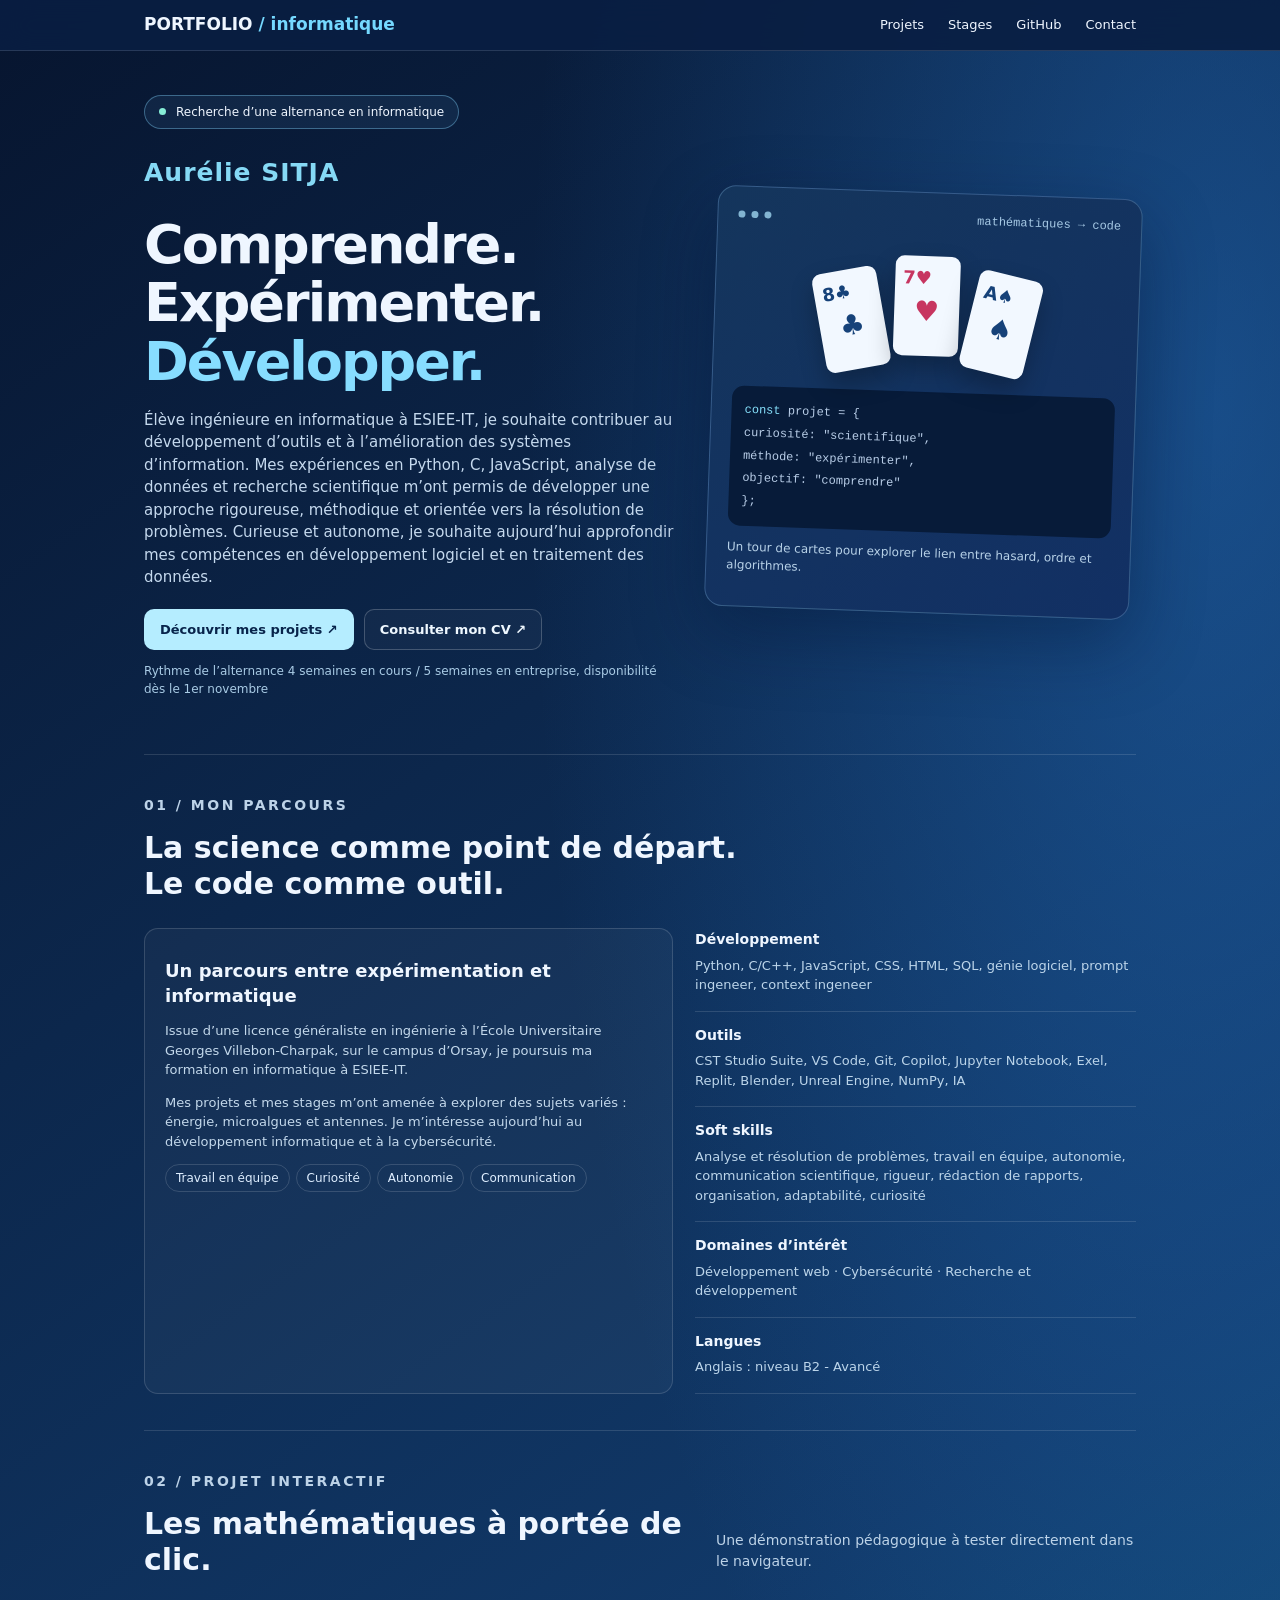
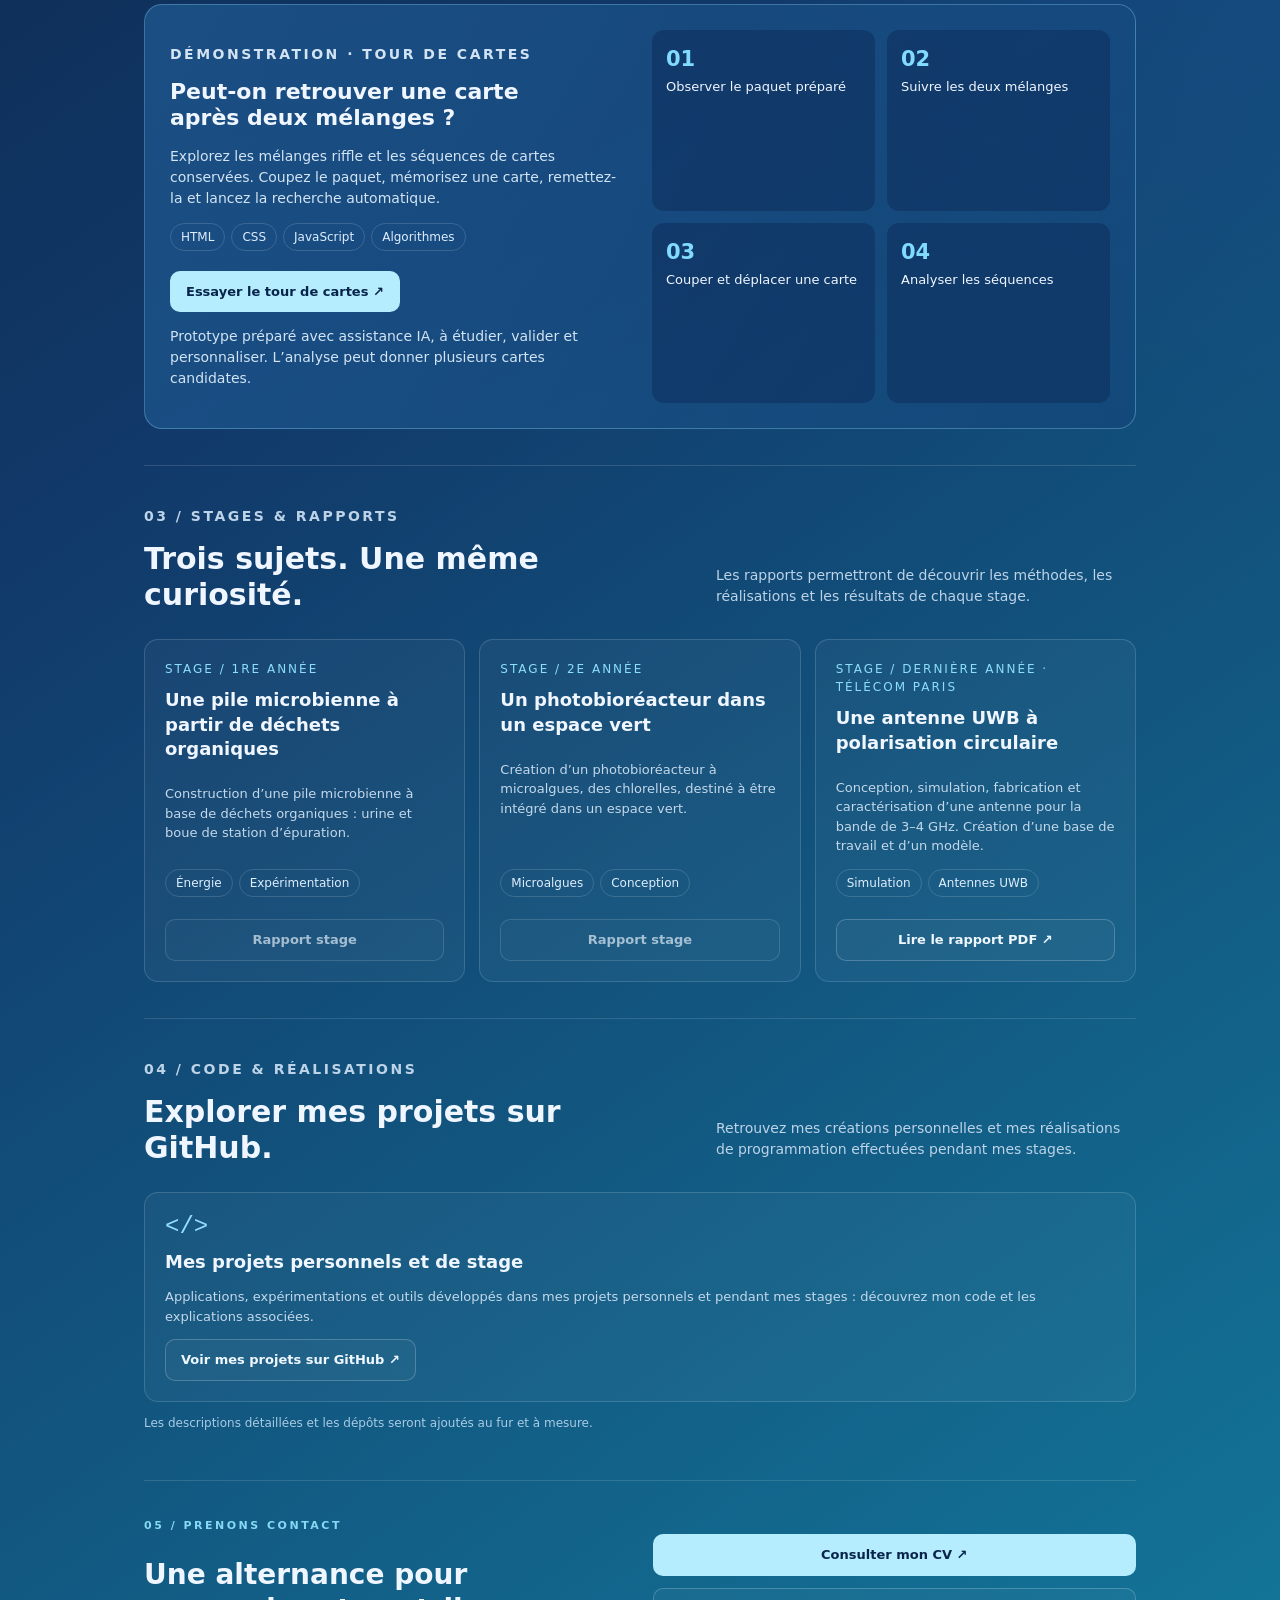
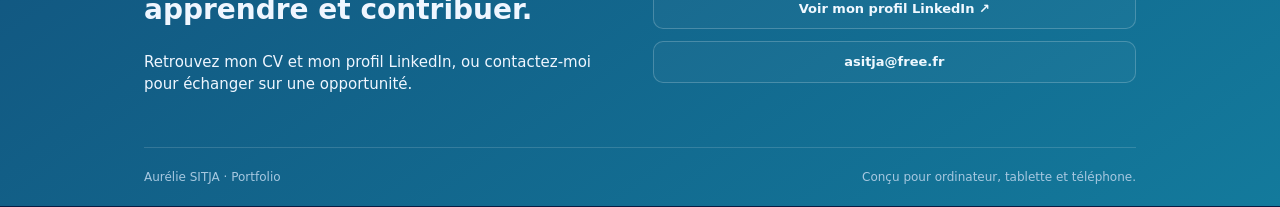
==== commit ac1a5b11: "Add files via upload Simplication fichiers et ajout commentaires utiles" ====
--- a/index.html
+++ b/index.html
@@ -464,7 +464,5 @@
    <iframe id="tourFrame" loading="lazy" src="tour-cartes/index.html" title="Démonstration interactive du tour de cartes">
    </iframe>
   </dialog>
-  <!-- DÉMONSTRATION INTÉGRÉE : chargée uniquement à l’ouverture du tour -->
-  <!-- CONFIGURATION DU PROFIL ET ACTIVATION DES LIENS -->
  </body>
 </html>
--- a/style.css
+++ b/style.css
@@ -1,636 +1,609 @@
+/* Styles généraux : une règle par sélecteur. */
+
 :root {
-    font-family: Inter, system-ui, sans-serif;
-    color: #eff6ff;
-    background: #081c43;
-    scroll-behavior: smooth
+  font-family: Inter, system-ui, sans-serif;
+  color: #eff6ff;
+  background: #081c43;
+  scroll-behavior: smooth;
 }
 
 * {
-    box-sizing: border-box
+  box-sizing: border-box;
 }
 
 body {
-    margin: 0;
-    background: radial-gradient(ellipse at 95% 12%, #2574c777, transparent 40%), linear-gradient(145deg, #07152f, #113969 50%, #137a9c);
-    line-height: 1.6
-}
-
-a {
-    color: inherit;
-    text-decoration: none
-}
-
-button {
-    font: inherit;
-    cursor: pointer
-}
-
-nav {
-    position: sticky;
-    top: 0;
-    z-index: 3;
-    background: #091e42e8;
-    backdrop-filter: blur(15px);
-    border-bottom: 1px solid #ffffff20
-}
-
-.nav {
-    max-width: 1160px;
-    margin: auto;
-    display: flex;
-    justify-content: space-between;
-    gap: 20px;
-    align-items: center;
-    padding: 16px 24px
-}
-
-.brand {
-    font-weight: 750;
-    font-size: 17px
-}
-
-.brand span {
-    color: #75d9ff
-}
-
-.navlinks {
-    display: flex;
-    gap: 24px;
-    font-size: 13px
-}
-
-.navlinks a:hover {
-    color: #8adfff
-}
-
-main {
-    max-width: 1160px;
-    margin: auto;
-    padding: 0 24px
-}
-
-section {
-    scroll-margin-top: 85px
-}
-
-.hero {
-    display: grid;
-    grid-template-columns: 1.25fr 1fr;
-    gap: 55px;
-    align-items: center;
-    min-height: 620px;
-    padding: 64px 0
-}
-
-.eyebrow {
-    color: #85d9f5;
-    text-transform: uppercase;
-    letter-spacing: 2.5px;
-    font-size: 11px;
-    font-weight: 750
-}
-
-.badge {
-    display: inline-flex;
-    gap: 10px;
-    align-items: center;
-    font-size: 12px;
-    border: 1px solid #86d7ff60;
-    border-radius: 30px;
-    padding: 7px 14px;
-    background: #67b5ef16
-}
-
-.dot {
-    width: 7px;
-    height: 7px;
-    background: #86edd6;
-    border-radius: 50%
-}
-
-h1 {
-    font-size: clamp(38px, 5.5vw, 66px);
-    letter-spacing: -2px;
-    line-height: 1.08;
-    margin: 25px 0
-}
-
-h1 span {
-    color: #87ddff
-}
-
-.intro {
-    color: #c5d9ee;
-    font-size: 17px;
-    max-width: 590px
-}
-
-.actions {
-    display: flex;
-    gap: 12px;
-    flex-wrap: wrap;
-    margin-top: 26px
-}
-
-.btn {
-    display: inline-flex;
-    align-items: center;
-    justify-content: center;
-    padding: 12px 19px;
-    border-radius: 10px;
-    background: #b5edff;
-    color: #08244b;
-    font-weight: 700;
-    border: 1px solid transparent;
-    font-size: 14px
-}
-
-.btn.secondary {
-    background: #ffffff08;
-    border-color: #ffffff35;
-    color: #eff8ff
-}
-
-.btn:hover {
-    filter: brightness(1.12)
-}
-
-.disabled {
-    opacity: .65;
-    cursor: default
-}
-
-.hero-art {
-    position: relative;
-    background: linear-gradient(145deg, #14355c, #123064);
-    border: 1px solid #a0d8ff40;
-    border-radius: 24px;
-    padding: 26px;
-    box-shadow: 0 25px 70px #00103060;
-    transform: rotate(2deg)
-}
-
-.window {
-    display: flex;
-    gap: 6px;
-    align-items: center;
-    font: 12px monospace;
-    color: #a6c9e5;
-    margin-bottom: 25px
-}
-
-.window i {
-    height: 7px;
-    width: 7px;
-    background: #82b4d1;
-    border-radius: 50%
-}
-
-.window span {
-    margin-left: auto
-}
-
-.artcards {
-    display: flex;
-    justify-content: center;
-    gap: 10px;
-    padding: 20px 0
-}
-
-.playing {
-    background: #f2f8ff;
-    width: 75px;
-    height: 115px;
-    border-radius: 9px;
-    color: #164279;
-    padding: 8px;
-    font-size: 20px;
-    font-weight: 700;
-    box-shadow: 0 12px 25px #0004;
-    transform: rotate(-12deg)
-}
-
-.playing:nth-child(2) {
-    transform: translateY(-16px);
-    color: #c73560
-}
-
-.playing:nth-child(3) {
-    transform: rotate(12deg)
-}
-
-.playing b {
-    display: block;
-    text-align: center;
-    font-size: 32px
-}
-
-.code {
-    font: 13px/1.9 monospace;
-    background: #071b39;
-    padding: 16px;
-    border-radius: 12px;
-    color: #b8cde7
-}
-
-.code em {
-    color: #86e0fb;
-    font-style: normal
-}
-
-.art-caption {
-    color: #b8d2e8;
-    font-size: 12px
-}
-
-.section-head {
-    display: flex;
-    justify-content: space-between;
-    gap: 25px;
-    align-items: end;
-    margin-bottom: 25px
-}
-
-.section-head h2 {
-    font-size: clamp(26px, 3.5vw, 36px);
-    line-height: 1.2;
-    margin: 8px 0
-}
-
-.section-head p {
-    max-width: 420px;
-    color: #bdd3e8;
-    font-size: 14px
-}
-
-.block {
-    padding: 35px 0 50px;
-    border-top: 1px solid #ffffff20
-}
-
-.about-grid {
-    display: grid;
-    grid-template-columns: 1.2fr 1fr;
-    gap: 30px
-}
-
-.card {
-    background: #ffffff09;
-    border: 1px solid #ffffff25;
-    border-radius: 18px;
-    padding: 25px
-}
-
-.card h3 {
-    margin: 12px 0;
-    font-size: 20px;
-    line-height: 1.35
-}
-
-.card p {
-    color: #c3d8eb;
-    font-size: 14px
-}
-
-.tags {
-    display: flex;
-    gap: 8px;
-    flex-wrap: wrap
-}
-
-.tags span {
-    border: 1px solid #ffffff25;
-    border-radius: 25px;
-    padding: 5px 12px;
-    font-size: 12px;
-    color: #deeeff
-}
-
-.skills {
-    display: grid;
-    gap: 15px
-}
-
-.skill {
-    padding-bottom: 14px;
-    border-bottom: 1px solid #ffffff20
-}
-
-.skill strong {
-    font-size: 14px
-}
-
-.skill p {
-    margin: 5px 0;
-    color: #bcd5ea;
-    font-size: 13px
-}
-
-.featured {
-    display: grid;
-    grid-template-columns: 1fr 1fr;
-    gap: 30px;
-    background: linear-gradient(120deg, #23629c99, #14467a99);
-    border: 1px solid #93dfff50;
-    border-radius: 22px;
-    padding: 32px
-}
-
-.featured h3 {
-    font-size: 30px;
-    line-height: 1.2;
-    margin: 12px 0
-}
-
-.featured p {
-    color: #d2e4f4
-}
-
-.steps {
-    display: grid;
-    grid-template-columns: 1fr 1fr;
-    gap: 12px
-}
-
-.step {
-    background: #061d4555;
-    border-radius: 12px;
-    padding: 18px
-}
-
-.step b {
-    display: block;
-    color: #81daff;
-    font-size: 24px
-}
-
-.step span {
-    font-size: 13px
-}
-
-.grid3 {
-    display: grid;
-    grid-template-columns: repeat(3, 1fr);
-    gap: 18px
-}
-
-.num {
-    font-size: 12px;
-    letter-spacing: 2px;
-    color: #8cdefb
-}
-
-.report {
-    display: flex;
-    flex-direction: column
-}
-
-.report .btn {
-    margin-top: auto
-}
-
-.report p {
-    flex: 1
-}
-
-.linkcards {
-    display: grid;
-    grid-template-columns: 1fr 1fr;
-    gap: 18px
-}
-
-.icon {
-    font: 24px monospace;
-    color: #94deff
-}
-
-.contact {
-    display: grid;
-    grid-template-columns: 1fr 1fr;
-    gap: 35px;
-    align-items: center
-}
-
-.contact-links {
-    display: flex;
-    flex-direction: column;
-    gap: 12px
-}
-
-.small {
-    font-size: 12px;
-    color: #a9cbe5
-}
-
-footer {
-    border-top: 1px solid #ffffff25;
-    padding: 25px 0;
-    display: flex;
-    justify-content: space-between;
-    gap: 15px;
-    color: #a7c8e0;
-    font-size: 12px
-}
-
-dialog {
-    width: min(1180px, 96vw);
-    height: 94vh;
-    padding: 0;
-    border: 1px solid #6db9f2;
-    border-radius: 16px;
-    background: #0c211d;
-    color: white
-}
-
-dialog::backdrop {
-    background: #00122edb
-}
-
-.dialogbar {
-    display: flex;
-    align-items: center;
-    justify-content: space-between;
-    padding: 10px 16px;
-    background: #102b50
-}
-
-.dialogbar button {
-    border: 1px solid #7db6dc;
-    border-radius: 8px;
-    background: #173d65;
-    color: white;
-    padding: 8px 14px
-}
-
-iframe {
-    width: 100%;
-    height: calc(100% - 64px);
-    border: 0
-}
-
-a:focus-visible,
-button:focus-visible {
-    outline: 3px solid #89e1ff;
-    outline-offset: 5px
-}
-
-.config-note {
-    padding: 12px 16px;
-    background: #09204777;
-    border-radius: 10px;
-    font-size: 12px;
-    color: #c4dff2
-}
-
-@media(max-width:780px) {
-
-    .hero,
-    .about-grid,
-    .featured,
-    .contact {
-        grid-template-columns: 1fr
-    }
-
-    .hero {
-        gap: 35px;
-        padding: 40px 0;
-        min-height: auto
-    }
-
-    .hero-art {
-        transform: none
-    }
-
-    .grid3 {
-        grid-template-columns: 1fr
-    }
-
-    .section-head {
-        display: block
-    }
-
-    .linkcards {
-        grid-template-columns: 1fr
-    }
-
-    .navlinks {
-        gap: 12px;
-        font-size: 11px
-    }
-
-    .nav {
-        padding: 14px
-    }
-
-    .brand {
-        font-size: 13px
-    }
-
-    main {
-        padding: 0 18px
-    }
-
-    .featured {
-        padding: 22px
-    }
-
-    footer {
-        flex-direction: column
-    }
-
-    .hero-art {
-        max-width: 450px;
-        width: 100%
-    }
-}
-
-@media(prefers-reduced-motion:reduce) {
-    :root {
-        scroll-behavior: auto
-    }
-}
-
-#identity {
-    font-size: 28px;
-    font-weight: 700;
-    letter-spacing: 1px;
-    text-transform: none;
-}
-
-/* Un seul espace GitHub */
-.linkcards {
-    grid-template-columns: 1fr;
-}
-
-
-/* ==========================================================
-   AFFICHAGE COMPACT DU PORTFOLIO
-   ========================================================== */
-body {
+  margin: 0;
+  background: radial-gradient(ellipse at 95% 12%, #2574c777, transparent 40%), linear-gradient(145deg, #07152f, #113969 50%, #137a9c);
+  line-height: 1.5;
   font-size: 15px;
-  line-height: 1.5;
   -webkit-user-select: none;
   user-select: none;
 }
 
-/* Les coordonnées et les champs restent sélectionnables. */
-#identity,
-[data-link="email"],
-input,
+a {
+  color: inherit;
+  text-decoration: none;
+}
+
+button {
+  font: inherit;
+  cursor: pointer;
+}
+
+nav {
+  position: sticky;
+  top: 0;
+  z-index: 3;
+  background: #091e42e8;
+  backdrop-filter: blur(15px);
+  border-bottom: 1px solid #ffffff20;
+}
+
+.nav {
+  max-width: 1040px;
+  margin: auto;
+  display: flex;
+  justify-content: space-between;
+  gap: 20px;
+  align-items: center;
+  padding: 12px 24px;
+}
+
+.brand {
+  font-weight: 750;
+  font-size: 17px;
+}
+
+.brand span {
+  color: #75d9ff;
+}
+
+.navlinks {
+  display: flex;
+  gap: 24px;
+  font-size: 13px;
+}
+
+.navlinks a:hover {
+  color: #8adfff;
+}
+
+main {
+  max-width: 1040px;
+  margin: auto;
+  padding: 0 24px;
+}
+
+section {
+  scroll-margin-top: 85px;
+}
+
+.hero {
+  display: grid;
+  grid-template-columns: 1.25fr 1fr;
+  gap: 36px;
+  align-items: center;
+  min-height: 510px;
+  padding: 44px 0;
+}
+
+.eyebrow {
+  color: #85d9f5;
+  text-transform: uppercase;
+  letter-spacing: 2.5px;
+  font-size: 11px;
+  font-weight: 750;
+}
+
+.badge {
+  display: inline-flex;
+  gap: 10px;
+  align-items: center;
+  font-size: 12px;
+  border: 1px solid #86d7ff60;
+  border-radius: 30px;
+  padding: 7px 14px;
+  background: #67b5ef16;
+}
+
+.dot {
+  width: 7px;
+  height: 7px;
+  background: #86edd6;
+  border-radius: 50%;
+}
+
+h1 {
+  font-size: clamp(34px, 4.8vw, 54px);
+  letter-spacing: -2px;
+  line-height: 1.08;
+  margin: 18px 0;
+}
+
+h1 span {
+  color: #87ddff;
+}
+
+.intro {
+  color: #c5d9ee;
+  font-size: 15px;
+  max-width: 590px;
+}
+
+.actions {
+  display: flex;
+  gap: 10px;
+  flex-wrap: wrap;
+  margin-top: 20px;
+}
+
+.btn {
+  display: inline-flex;
+  align-items: center;
+  justify-content: center;
+  padding: 10px 15px;
+  border-radius: 10px;
+  background: #b5edff;
+  color: #08244b;
+  font-weight: 700;
+  border: 1px solid transparent;
+  font-size: 13px;
+}
+
+.btn.secondary {
+  background: #ffffff08;
+  border-color: #ffffff35;
+  color: #eff8ff;
+}
+
+.btn:hover {
+  filter: brightness(1.12);
+}
+
+.disabled {
+  opacity: .65;
+  cursor: default;
+}
+
+.hero-art {
+  position: relative;
+  background: linear-gradient(145deg, #14355c, #123064);
+  border: 1px solid #a0d8ff40;
+  border-radius: 18px;
+  padding: 20px;
+  box-shadow: 0 25px 70px #00103060;
+  transform: rotate(2deg);
+}
+
+.window {
+  display: flex;
+  gap: 6px;
+  align-items: center;
+  font: 12px monospace;
+  color: #a6c9e5;
+  margin-bottom: 25px;
+}
+
+.window i {
+  height: 7px;
+  width: 7px;
+  background: #82b4d1;
+  border-radius: 50%;
+}
+
+.window span {
+  margin-left: auto;
+}
+
+.artcards {
+  display: flex;
+  justify-content: center;
+  gap: 10px;
+  padding: 20px 0;
+}
+
+.playing {
+  background: #f2f8ff;
+  width: 65px;
+  height: 100px;
+  border-radius: 9px;
+  color: #164279;
+  padding: 8px;
+  font-size: 18px;
+  font-weight: 700;
+  box-shadow: 0 12px 25px #0004;
+  transform: rotate(-12deg);
+}
+
+.playing:nth-child(2) {
+  transform: translateY(-16px);
+  color: #c73560;
+}
+
+.playing:nth-child(3) {
+  transform: rotate(12deg);
+}
+
+.playing b {
+  display: block;
+  text-align: center;
+  font-size: 28px;
+}
+
+.code {
+  font: 13px/1.9 monospace;
+  background: #071b39;
+  padding: 13px;
+  border-radius: 12px;
+  color: #b8cde7;
+  font-size: 12px;
+}
+
+.code em {
+  color: #86e0fb;
+  font-style: normal;
+}
+
+.art-caption {
+  color: #b8d2e8;
+  font-size: 12px;
+}
+
+.section-head {
+  display: flex;
+  justify-content: space-between;
+  gap: 25px;
+  align-items: end;
+  margin-bottom: 18px;
+}
+
+.section-head h2 {
+  font-size: clamp(24px, 3vw, 30px);
+  line-height: 1.2;
+  margin: 8px 0;
+}
+
+.section-head p {
+  max-width: 420px;
+  color: #bdd3e8;
+  font-size: 14px;
+}
+
+.block {
+  padding: 26px 0 36px;
+  border-top: 1px solid #ffffff20;
+}
+
+.about-grid {
+  display: grid;
+  grid-template-columns: 1.2fr 1fr;
+  gap: 22px;
+}
+
+.card {
+  background: #ffffff09;
+  border: 1px solid #ffffff25;
+  border-radius: 14px;
+  padding: 20px;
+}
+
+.card h3 {
+  margin: 10px 0;
+  font-size: 18px;
+  line-height: 1.35;
+}
+
+.card p {
+  color: #c3d8eb;
+  font-size: 13px;
+}
+
+.tags {
+  display: flex;
+  gap: 6px;
+  flex-wrap: wrap;
+}
+
+.tags span {
+  border: 1px solid #ffffff25;
+  border-radius: 25px;
+  padding: 4px 10px;
+  font-size: 12px;
+  color: #deeeff;
+}
+
+.skills {
+  display: grid;
+  gap: 12px;
+}
+
+.skill {
+  padding-bottom: 11px;
+  border-bottom: 1px solid #ffffff20;
+}
+
+.skill strong {
+  font-size: 14px;
+}
+
+.skill p {
+  margin: 5px 0;
+  color: #bcd5ea;
+  font-size: 13px;
+}
+
+.featured {
+  display: grid;
+  grid-template-columns: 1fr 1fr;
+  gap: 24px;
+  background: linear-gradient(120deg, #23629c99, #14467a99);
+  border: 1px solid #93dfff50;
+  border-radius: 18px;
+  padding: 25px;
+}
+
+.featured h3 {
+  font-size: 22px;
+  line-height: 1.2;
+  margin: 12px 0;
+}
+
+.featured p {
+  color: #d2e4f4;
+  font-size: 14px;
+}
+
+.steps {
+  display: grid;
+  grid-template-columns: 1fr 1fr;
+  gap: 12px;
+}
+
+.step {
+  background: #061d4555;
+  border-radius: 12px;
+  padding: 14px;
+}
+
+.step b {
+  display: block;
+  color: #81daff;
+  font-size: 21px;
+}
+
+.step span {
+  font-size: 13px;
+}
+
+.grid3 {
+  display: grid;
+  grid-template-columns: repeat(3, 1fr);
+  gap: 14px;
+}
+
+.num {
+  font-size: 12px;
+  letter-spacing: 2px;
+  color: #8cdefb;
+}
+
+.report {
+  display: flex;
+  flex-direction: column;
+}
+
+.report .btn {
+  margin-top: auto;
+}
+
+.report p {
+  flex: 1;
+}
+
+.linkcards {
+  display: grid;
+  grid-template-columns: 1fr;
+  gap: 18px;
+}
+
+.icon {
+  font: 24px monospace;
+  color: #94deff;
+}
+
+.contact {
+  display: grid;
+  grid-template-columns: 1fr 1fr;
+  gap: 25px;
+  align-items: center;
+}
+
+.contact-links {
+  display: flex;
+  flex-direction: column;
+  gap: 12px;
+}
+
+.small {
+  font-size: 12px;
+  color: #a9cbe5;
+}
+
+footer {
+  border-top: 1px solid #ffffff25;
+  padding: 20px 0;
+  display: flex;
+  justify-content: space-between;
+  gap: 15px;
+  color: #a7c8e0;
+  font-size: 12px;
+}
+
+dialog {
+  width: min(1180px, 96vw);
+  height: 94vh;
+  padding: 0;
+  border: 1px solid #6db9f2;
+  border-radius: 16px;
+  background: #0c211d;
+  color: white;
+}
+
+dialog::backdrop {
+  background: #00122edb;
+}
+
+.dialogbar {
+  display: flex;
+  align-items: center;
+  justify-content: space-between;
+  padding: 10px 16px;
+  background: #102b50;
+}
+
+.dialogbar button {
+  border: 1px solid #7db6dc;
+  border-radius: 8px;
+  background: #173d65;
+  color: white;
+  padding: 8px 14px;
+}
+
+iframe {
+  width: 100%;
+  height: calc(100% - 64px);
+  border: 0;
+}
+
+a:focus-visible {
+  outline: 3px solid #89e1ff;
+  outline-offset: 5px;
+}
+
+button:focus-visible {
+  outline: 3px solid #89e1ff;
+  outline-offset: 5px;
+}
+
+.config-note {
+  padding: 12px 16px;
+  background: #09204777;
+  border-radius: 10px;
+  font-size: 12px;
+  color: #c4dff2;
+}
+
+#identity {
+  font-size: 25px;
+  font-weight: 700;
+  letter-spacing: 1px;
+  text-transform: none;
+  -webkit-user-select: text;
+  user-select: text;
+}
+
+[data-link="email"] {
+  -webkit-user-select: text;
+  user-select: text;
+}
+
+input {
+  -webkit-user-select: text;
+  user-select: text;
+}
+
 textarea {
   -webkit-user-select: text;
   user-select: text;
 }
 
-.nav,
-main {
-  max-width: 1040px;
-}
-
-.nav { padding: 12px 24px; }
-.hero {
-  min-height: 510px;
-  padding: 44px 0;
-  gap: 36px;
-}
-h1 {
-  font-size: clamp(34px, 4.8vw, 54px);
-  margin: 18px 0;
-}
-#identity { font-size: 25px; }
-.intro { font-size: 15px; }
-.actions { margin-top: 20px; gap: 10px; }
-.btn { padding: 10px 15px; font-size: 13px; }
-.hero-art { padding: 20px; border-radius: 18px; }
-.playing { width: 65px; height: 100px; font-size: 18px; }
-.playing b { font-size: 28px; }
-.code { font-size: 12px; padding: 13px; }
-.block { padding: 26px 0 36px; }
-.section-head { margin-bottom: 18px; }
-.section-head h2 { font-size: clamp(24px, 3vw, 30px); }
-.about-grid { gap: 22px; }
-.card { padding: 20px; border-radius: 14px; }
-.card h3 { font-size: 18px; margin: 10px 0; }
-.card p { font-size: 13px; }
-.tags { gap: 6px; }
-.tags span { padding: 4px 10px; }
-.skills { gap: 12px; }
-.skill { padding-bottom: 11px; }
-.featured { padding: 25px; gap: 24px; border-radius: 18px; }
-.featured h3 { font-size: 26px; }
-.featured p { font-size: 14px; }
-.step { padding: 14px; }
-.step b { font-size: 21px; }
-.grid3 { gap: 14px; }
-.contact { gap: 25px; }
-.contact h2 { font-size: 28px; line-height: 1.25; }
-footer { padding: 20px 0; }
-
-@media (max-width: 780px) {
-  .hero { min-height: auto; padding: 30px 0; gap: 25px; }
-  .nav { padding: 12px 14px; }
-  .hero-art { max-width: 380px; }
-  .featured { padding: 20px; }
-  .block { padding: 24px 0 30px; }
-  #identity { font-size: 24px; }
-}
+.contact h2 {
+  font-size: 28px;
+  line-height: 1.25;
+}
+
+/* Adaptations aux écrans étroits. */
+@media (max-width:780px) {
+  .hero {
+    grid-template-columns: 1fr;
+    gap: 25px;
+    padding: 30px 0;
+    min-height: auto;
+  }
+
+  .about-grid {
+    grid-template-columns: 1fr;
+  }
+
+  .featured {
+    grid-template-columns: 1fr;
+    padding: 20px;
+  }
+
+  .contact {
+    grid-template-columns: 1fr;
+  }
+
+  .hero-art {
+    transform: none;
+    max-width: 380px;
+    width: 100%;
+  }
+
+  .grid3 {
+    grid-template-columns: 1fr;
+  }
+
+  .section-head {
+    display: block;
+  }
+
+  .navlinks {
+    gap: 12px;
+    font-size: 11px;
+  }
+
+  .nav {
+    padding: 12px 14px;
+  }
+
+  .brand {
+    font-size: 13px;
+  }
+
+  main {
+    padding: 0 18px;
+  }
+
+  footer {
+    flex-direction: column;
+  }
+
+  .block {
+    padding: 24px 0 30px;
+  }
+
+  #identity {
+    font-size: 24px;
+  }
+}
+
+/* Accessibilité : respecter la réduction des mouvements. */
+@media (prefers-reduced-motion:reduce) {
+  :root {
+    scroll-behavior: auto;
+  }
+}
+
+/* Téléphones étroits : navigation sur deux lignes. */
+@media (max-width: 480px) {
+  .nav {
+    flex-wrap: wrap;
+    gap: 10px;
+  }
+
+  .navlinks {
+    width: 100%;
+    justify-content: space-between;
+  }
+}
